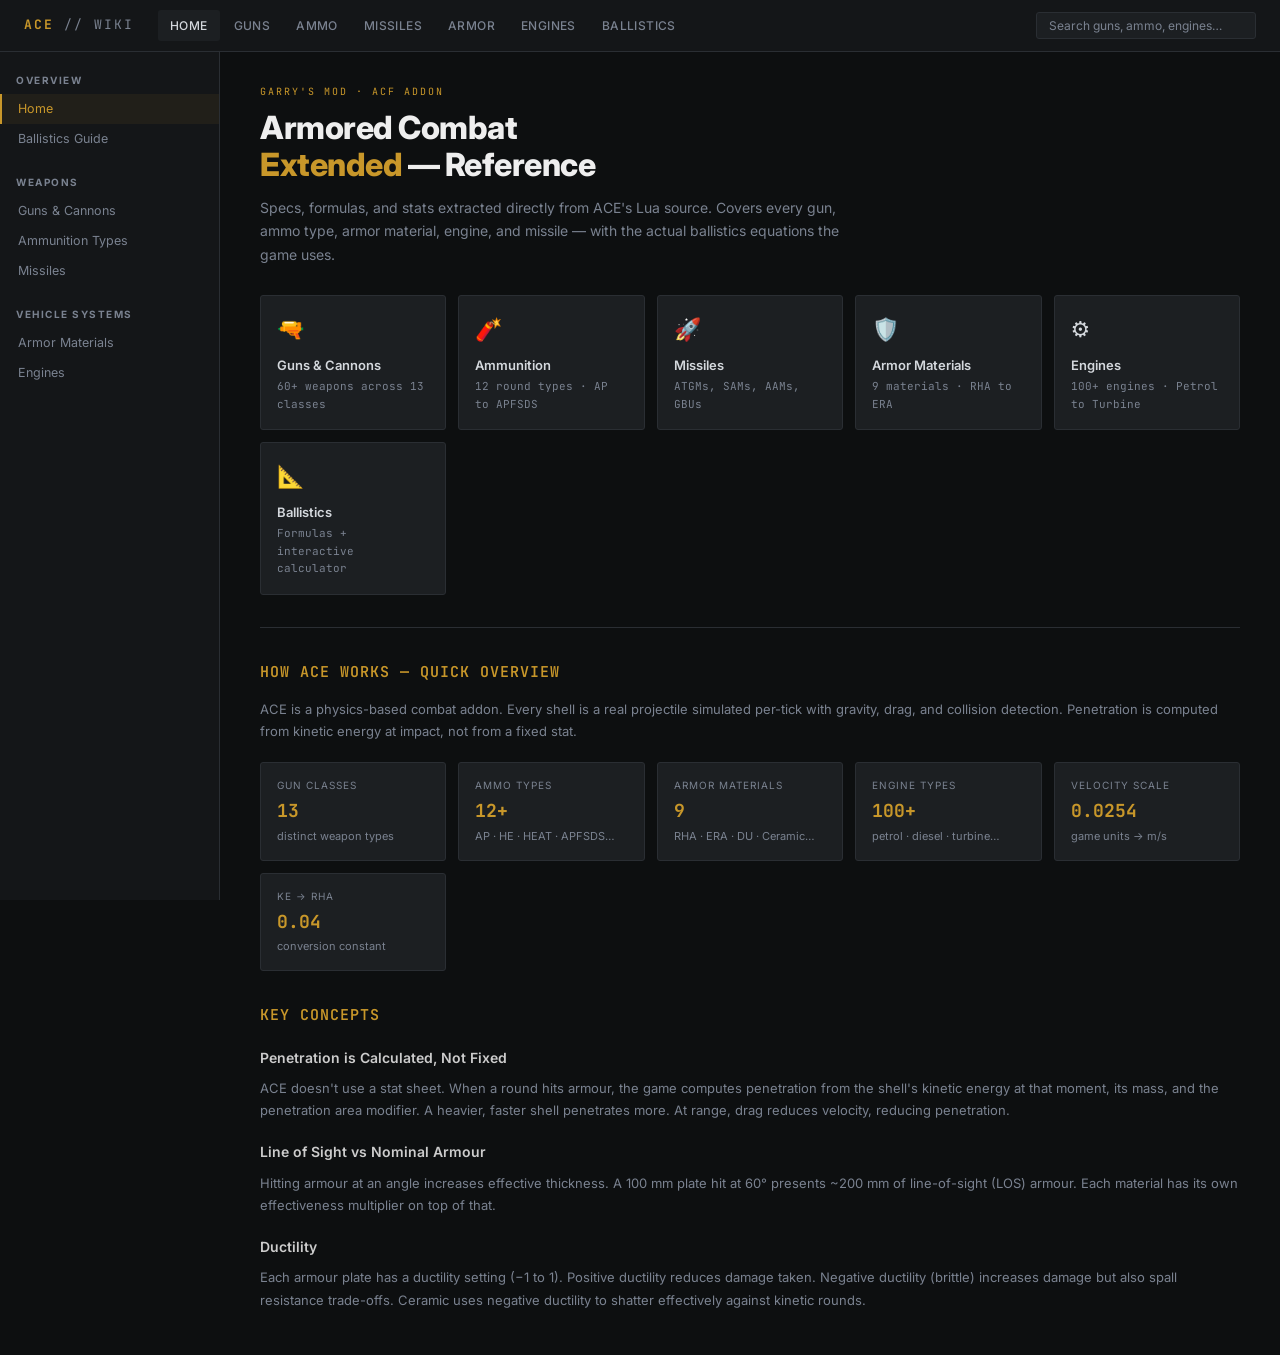
==== index.html @ 4ac1b305 "main stuff" ====
<!DOCTYPE html>
<html lang="en">
<head>
<meta charset="UTF-8">
<meta name="viewport" content="width=device-width, initial-scale=1.0">
<title>ACE Wiki — Armored Combat Extended Reference</title>
<link rel="preconnect" href="https://fonts.googleapis.com">
<link href="https://fonts.googleapis.com/css2?family=Inter:wght@400;500;600;700;800&family=JetBrains+Mono:wght@400;700&display=swap" rel="stylesheet">
<link rel="stylesheet" href="assets/css/style.css">
</head>
<body>

<!-- TOP NAV -->
<header id="topnav">
  <div class="logo">ACE <span>// WIKI</span></div>
  <nav>
    <a href="#" data-nav="page-home" class="active">Home</a>
    <a href="#" data-nav="page-guns">Guns</a>
    <a href="#" data-nav="page-ammo">Ammo</a>
    <a href="#" data-nav="page-missiles">Missiles</a>
    <a href="#" data-nav="page-armor">Armor</a>
    <a href="#" data-nav="page-engines">Engines</a>
    <a href="#" data-nav="page-ballistics">Ballistics</a>
  </nav>
  <div style="position:relative">
    <input id="search-box" type="search" placeholder="Search guns, ammo, engines…">
    <div id="search-results" class="search-results"></div>
  </div>
</header>

<div id="layout">

<!-- SIDEBAR -->
<aside id="sidebar">
  <div class="sidebar-section">
    <div class="sidebar-label">Overview</div>
    <a href="#" data-nav="page-home" class="active">Home</a>
    <a href="#" data-nav="page-ballistics">Ballistics Guide</a>
  </div>
  <div class="sidebar-section">
    <div class="sidebar-label">Weapons</div>
    <a href="#" data-nav="page-guns">Guns &amp; Cannons</a>
    <a href="#" data-nav="page-ammo">Ammunition Types</a>
    <a href="#" data-nav="page-missiles">Missiles</a>
  </div>
  <div class="sidebar-section">
    <div class="sidebar-label">Vehicle Systems</div>
    <a href="#" data-nav="page-armor">Armor Materials</a>
    <a href="#" data-nav="page-engines">Engines</a>
  </div>
</aside>

<!-- MAIN CONTENT -->
<main id="content">

<!-- ═══════════════════ HOME ═══════════════════ -->
<section id="page-home" class="page active">
  <div id="home-hero">
    <div class="hero-eyebrow">Garry's Mod · ACF Addon</div>
    <div class="hero-title">Armored Combat<br><em>Extended</em> — Reference</div>
    <p class="hero-desc">
      Specs, formulas, and stats extracted directly from ACE's Lua source. 
      Covers every gun, ammo type, armor material, engine, and missile — 
      with the actual ballistics equations the game uses.
    </p>
    <div class="hero-cards">
      <div class="hero-card" data-target="page-guns">
        <div class="hc-icon">🔫</div>
        <div class="hc-title">Guns &amp; Cannons</div>
        <div class="hc-count">60+ weapons across 13 classes</div>
      </div>
      <div class="hero-card" data-target="page-ammo">
        <div class="hc-icon">🧨</div>
        <div class="hc-title">Ammunition</div>
        <div class="hc-count">12 round types · AP to APFSDS</div>
      </div>
      <div class="hero-card" data-target="page-missiles">
        <div class="hc-icon">🚀</div>
        <div class="hc-title">Missiles</div>
        <div class="hc-count">ATGMs, SAMs, AAMs, GBUs</div>
      </div>
      <div class="hero-card" data-target="page-armor">
        <div class="hc-icon">🛡️</div>
        <div class="hc-title">Armor Materials</div>
        <div class="hc-count">9 materials · RHA to ERA</div>
      </div>
      <div class="hero-card" data-target="page-engines">
        <div class="hc-icon">⚙️</div>
        <div class="hc-title">Engines</div>
        <div class="hc-count">100+ engines · Petrol to Turbine</div>
      </div>
      <div class="hero-card" data-target="page-ballistics">
        <div class="hc-icon">📐</div>
        <div class="hc-title">Ballistics</div>
        <div class="hc-count">Formulas + interactive calculator</div>
      </div>
    </div>
  </div>

  <h2>How ACE Works — Quick Overview</h2>

  <p>ACE is a physics-based combat addon. Every shell is a real projectile simulated per-tick with gravity, drag, and collision detection. Penetration is computed from kinetic energy at impact, not from a fixed stat.</p>

  <div class="stat-grid">
    <div class="stat-card"><div class="label">Gun Classes</div><div class="value">13</div><div class="unit">distinct weapon types</div></div>
    <div class="stat-card"><div class="label">Ammo Types</div><div class="value">12+</div><div class="unit">AP · HE · HEAT · APFSDS…</div></div>
    <div class="stat-card"><div class="label">Armor Materials</div><div class="value">9</div><div class="unit">RHA · ERA · DU · Ceramic…</div></div>
    <div class="stat-card"><div class="label">Engine Types</div><div class="value">100+</div><div class="unit">petrol · diesel · turbine…</div></div>
    <div class="stat-card"><div class="label">Velocity Scale</div><div class="value">0.0254</div><div class="unit">game units → m/s</div></div>
    <div class="stat-card"><div class="label">KE → RHA</div><div class="value">0.04</div><div class="unit">conversion constant</div></div>
  </div>

  <h2>Key Concepts</h2>
  <h3>Penetration is Calculated, Not Fixed</h3>
  <p>ACE doesn't use a stat sheet. When a round hits armour, the game computes penetration from the shell's kinetic energy at that moment, its mass, and the penetration area modifier. A heavier, faster shell penetrates more. At range, drag reduces velocity, reducing penetration.</p>
  <h3>Line of Sight vs Nominal Armour</h3>
  <p>Hitting armour at an angle increases effective thickness. A 100 mm plate hit at 60° presents ~200 mm of line-of-sight (LOS) armour. Each material has its own effectiveness multiplier on top of that.</p>
  <h3>Ductility</h3>
  <p>Each armour plate has a ductility setting (−1 to 1). Positive ductility reduces damage taken. Negative ductility (brittle) increases damage but also spall resistance trade-offs. Ceramic uses negative ductility to shatter effectively against kinetic rounds.</p>
</section>

<!-- ═══════════════════ GUNS ═══════════════════ -->
<section id="page-guns" class="page">
  <h1>Guns &amp; Cannons</h1>
  <p class="page-subtitle">All gun entities available in ACE. Sort any column. Filter by class or name.</p>

  <div class="filter-bar">
    <label>Search:</label>
    <input id="gun-filter-name" type="text" placeholder="Name…" style="width:180px">
    <label>Class:</label>
    <select id="gun-filter-class">
      <option value="">All Classes</option>
      <option value="C">C — Cannon</option>
      <option value="SC">SC — Short Cannon</option>
      <option value="SBC">SBC — Smoothbore</option>
      <option value="AL">AL — Autoloader</option>
      <option value="AC">AC — Autocannon</option>
      <option value="RAC">RAC — Rotary Autocannon</option>
      <option value="HMG">HMG — Heavy Machinegun</option>
      <option value="MG">MG — Machinegun</option>
      <option value="HW">HW — Howitzer</option>
      <option value="MO">MO — Mortar</option>
      <option value="ATR">ATR — Anti-Tank Rifle</option>
      <option value="SA">SA — Semiauto Cannon</option>
    </select>
  </div>

  <div class="table-wrap">
    <table id="gun-table">
      <thead>
        <tr>
          <th>Name</th>
          <th>Class</th>
          <th>Caliber ↕</th>
          <th>Weight ↕</th>
          <th>Max ROF ↕</th>
          <th>Max Shell Len ↕</th>
          <th>Max Propellant ↕</th>
          <th>Year ↕</th>
        </tr>
      </thead>
      <tbody></tbody>
    </table>
  </div>

  <h2>Gun Class Descriptions</h2>
  <div id="gun-class-cards" style="display:grid;grid-template-columns:repeat(auto-fill,minmax(300px,1fr));gap:12px;margin-top:12px">
  </div>
</section>

<!-- ═══════════════════ AMMO ═══════════════════ -->
<section id="page-ammo" class="page">
  <h1>Ammunition Types</h1>
  <p class="page-subtitle">Each round type has distinct physics, damage, and compatibility. Stats shown are the formulas and constants used by the game.</p>
  <div id="round-grid" class="round-grid"></div>
</section>

<!-- ═══════════════════ MISSILES ═══════════════════ -->
<section id="page-missiles" class="page">
  <h1>Missiles &amp; Guided Weapons</h1>
  <p class="page-subtitle">Guided munitions in ACE. Missiles are full entities with their own physics, guidance, and warheads.</p>
  <div class="table-wrap">
    <table id="missile-table">
      <thead>
        <tr>
          <th>Name</th>
          <th>Class</th>
          <th>Guidance</th>
          <th>Top Speed ↕</th>
          <th>Weight ↕</th>
          <th>Caliber ↕</th>
          <th>Max KE Pen ↕</th>
          <th>Thrust ↕</th>
          <th>Drag Coef ↕</th>
        </tr>
      </thead>
      <tbody></tbody>
    </table>
  </div>

  <h2>Guidance Systems</h2>
  <div style="display:grid;grid-template-columns:repeat(auto-fill,minmax(240px,1fr));gap:12px;margin-top:12px">
    <div class="armor-card">
      <h3>Wire-Guided (MCLOS/SACLOS)</h3>
      <p style="font-size:12px;color:var(--muted)">Missile is connected to the launcher by a thin wire. Operator guides it manually or semi-automatically. Vulnerable to interference and requires line of sight throughout flight.</p>
    </div>
    <div class="armor-card">
      <h3>Infrared Seeker (IR)</h3>
      <p style="font-size:12px;color:var(--muted)">Locks onto heat sources. Must acquire lock before or after launch. Susceptible to flares and IR jamming. Most common on AAMs and MANPADs.</p>
    </div>
    <div class="armor-card">
      <h3>Laser Guidance</h3>
      <p style="font-size:12px;color:var(--muted)">Follows a laser spot painted on the target. Very accurate but requires continuous laser designation throughout the missile's flight.</p>
    </div>
    <div class="armor-card">
      <h3>Radar Homing</h3>
      <p style="font-size:12px;color:var(--muted)">Homes in on radar emissions. Used by anti-radiation missiles (ARM). Cannot be spoofed by flares.</p>
    </div>
    <div class="armor-card">
      <h3>GPS</h3>
      <p style="font-size:12px;color:var(--muted)">Navigates to a fixed coordinate. Used on guided bombs (GBU). Fire-and-forget but cannot track moving targets.</p>
    </div>
    <div class="armor-card">
      <h3>Inertial / Dumb</h3>
      <p style="font-size:12px;color:var(--muted)">No guidance after launch. Travels in a straight line. No countermeasure vulnerability.</p>
    </div>
  </div>
</section>

<!-- ═══════════════════ ARMOR ═══════════════════ -->
<section id="page-armor" class="page">
  <h1>Armor Materials</h1>
  <p class="page-subtitle">Each material has unique properties for KE, HEAT, spall, and weight. Effectiveness multiplies the LOS armour value.</p>

  <div class="formula-box">
    <div class="formula-name">Penetration Probability (RHA formula)</div>
    <div class="formula">penProb = clamp( 1 / (1 + exp(-43.94 × (maxPen / losArmor / eff - 1))), 0.0015, 0.9985 )</div>
    <div class="formula-note">Logistic curve. At pen/armour = 1.0 → ~50% chance. Below 0.5 → near 0%. Above 1.5 → near 100%.</div>
  </div>

  <div class="formula-box">
    <div class="formula-name">Breach (Overmatch) Probability</div>
    <div class="formula">breachProb = clamp( (caliber / armor / eff - 1.3) / 5.7, 0, 1 )</div>
    <div class="formula-note">When the caliber is ≥ 1.3× the effective armour thickness, there's a chance to punch clean through (overmatch). At 7× — guaranteed breach.</div>
  </div>

  <div id="armor-grid" class="armor-grid"></div>

  <h2>ERA — Special Rules</h2>
  <p>ERA (Explosive Reactive Armor) behaves differently from passive armour. When struck by a round that meets the sensor threshold, it detonates:</p>
  <div class="stat-grid">
    <div class="stat-card"><div class="label">KE Effectiveness</div><div class="value">3×</div><div class="unit">vs AP/APHE/APDS</div></div>
    <div class="stat-card"><div class="label">HEAT Effectiveness</div><div class="value">10×</div><div class="unit">vs HEAT/THEAT/HEATFS</div></div>
    <div class="stat-card"><div class="label">Mass Modifier</div><div class="value">2×</div><div class="unit">twice the weight of RHA per mm</div></div>
    <div class="stat-card"><div class="label">AP Sensor</div><div class="value">÷ 4</div><div class="unit">minimum pen to trigger ERA</div></div>
  </div>
</section>

<!-- ═══════════════════ ENGINES ═══════════════════ -->
<section id="page-engines" class="page">
  <h1>Engines</h1>
  <p class="page-subtitle">All ACE engine entities. Power (kW) is calculated from torque × limit RPM. Sort any column.</p>

  <div class="filter-bar">
    <label>Search:</label>
    <input id="eng-filter-name" type="text" placeholder="Name…" style="width:180px">
    <label>Fuel:</label>
    <select id="eng-filter-fuel">
      <option value="">All Fuels</option>
      <option value="Petrol">Petrol</option>
      <option value="Diesel">Diesel</option>
      <option value="Multifuel">Multifuel</option>
      <option value="Electric">Electric</option>
    </select>
  </div>

  <div class="table-wrap">
    <table id="engine-table">
      <thead>
        <tr>
          <th>Name</th>
          <th>Fuel</th>
          <th>Weight ↕</th>
          <th>Torque ↕</th>
          <th>Est. Power ↕</th>
          <th>Idle RPM ↕</th>
          <th>Limit RPM ↕</th>
          <th>ACE Points ↕</th>
        </tr>
      </thead>
      <tbody></tbody>
    </table>
  </div>

  <h2>Engine Types</h2>
  <div style="display:grid;grid-template-columns:repeat(auto-fill,minmax(240px,1fr));gap:12px;margin-top:12px">
    <div class="armor-card">
      <h3 style="color:var(--accent)">Petrol (GenericPetrol)</h3>
      <p style="font-size:12px;color:var(--muted)">Gasoline engine. Highest power density per kg, highest RPM range. Burns petrol fuel only. Common in light vehicles and aircraft.</p>
    </div>
    <div class="armor-card">
      <h3 style="color:var(--accent2)">Diesel (GenericDiesel)</h3>
      <p style="font-size:12px;color:var(--muted)">Diesel/Multifuel engine. Lower RPM ceiling, higher torque at low RPM. Fuel-efficient. Standard tank powerplant.</p>
    </div>
    <div class="armor-card">
      <h3 style="color:#9d9">Electric</h3>
      <p style="font-size:12px;color:var(--muted)">Electric motor. Peak torque from zero RPM. Very high RPM ceiling. Requires battery capacity. Silent running option.</p>
    </div>
    <div class="armor-card">
      <h3 style="color:#dd8">Gas Turbine</h3>
      <p style="font-size:12px;color:var(--muted)">Turbine engine. Extremely high power output. Multifuel. High idle RPM. Spool-up delay. Excellent power-to-weight ratio.</p>
    </div>
    <div class="armor-card">
      <h3 style="color:#c88">Radial</h3>
      <p style="font-size:12px;color:var(--muted)">Aircraft-derived radial engine. High power density, petrol only. Used in WWII-era heavy vehicles and aircraft.</p>
    </div>
    <div class="armor-card">
      <h3 style="color:#88c">Wankel (Rotary)</h3>
      <p style="font-size:12px;color:var(--muted)">Rotary piston engine. Very high RPM, compact, lightweight. Lower torque but very smooth power delivery.</p>
    </div>
  </div>
</section>

<!-- ═══════════════════ BALLISTICS ═══════════════════ -->
<section id="page-ballistics" class="page">
  <h1>Ballistics &amp; Formulas</h1>
  <p class="page-subtitle">The actual formulas from ACE's source code — plus an interactive calculator.</p>

  <h2>Muzzle Velocity</h2>
  <div class="formula-box">
    <div class="formula-name">ACF_MuzzleVelocity( PropMass, ProjMass )</div>
    <div class="formula">PEnergy  = PBase × ((1 + PropMass)^PScale − 1)
Speed    = (PEnergy × 2000 / ProjMass)^MVScale
MuzzleVel = Speed  [in m/s]</div>
    <div class="formula-note">PBase = 4,000,000 · PScale = 0.6 · MVScale = 0.5<br>PropMass and ProjMass are in kilograms. More propellant = faster. Heavier shell = slower.<br>This is approximate — the game uses this simplified internal ballistic model.</div>
  </div>

  <h2>Kinetic Energy &amp; Penetration</h2>
  <div class="formula-box">
    <div class="formula-name">ACF_Kinetic( Speed, Mass, LimitVel )</div>
    <div class="formula">KE          = (Mass × Speed²) / 2000              [kJ]
Momentum    = Speed × Mass
fullKE      = (Mass × Speed^1.8) / 2000 + Momentum

overspeed   = max(Speed − LimitVel, 0)
Penetration = max(fullKE − (overspeed² / LimitVel×5) × (fullKE/200)^0.95, fullKE × 0.1)</div>
    <div class="formula-note">Speed is in m/s (converted from game units via ÷ 39.37). LimitVel is the optimal penetration speed — AP uses 750 m/s, HE uses 100 m/s. Above LimitVel, efficiency drops.</div>
  </div>

  <div class="formula-box">
    <div class="formula-name">Max Penetration (mm RHAe)</div>
    <div class="formula">FrArea   = π × (Caliber / 2)²         [cm²]
PenArea  = FrArea^0.6
MaxPen   = (Penetration / PenArea) × KEtoRHA

KEtoRHA  = 0.04  [conversion constant]</div>
    <div class="formula-note">PenArea uses a 0.6 exponent — larger calibres have proportionally larger impact area but don't scale linearly. KEtoRHA = 0.04 converts the internal energy unit to millimetres of RHA.</div>
  </div>

  <h2>Drag (In-Flight Velocity Loss)</h2>
  <div class="formula-box">
    <div class="formula-name">Per-Tick Drag</div>
    <div class="formula">FlightSpeed = Bullet.Flight:Length()          [game units/s]
Drag        = (DragCoef × FlightSpeed²) / DragDiv
Flight      = Flight − Drag × direction × DeltaTime

DragDiv     = 8000
DragCoef    = (FrArea / 10000) / ProjMass       [AP/HE formula]</div>
    <div class="formula-note">Drag is computed every game tick. Heavier shells lose less speed per tick. Larger cross-section (bigger calibre) = more drag. DragCoef is set per round-type and per shell configuration.</div>
  </div>

  <h2>HE Blast</h2>
  <div class="formula-box">
    <div class="formula-name">HE Explosion Parameters</div>
    <div class="formula">BlastRadius = FillerMass^0.33 × 8          [metres]
BlastEnergy = FillerMass × HEPower            [kJ]  (HEPower = 3000)
MaxBlastPen = FillerMass × HEPower / HEBlastPenetration

Fragments   = floor((FillerMass / FragMass) × 500)
FragVel     = sqrt(FillerMass × 3000000 / FragMass / Fragments)</div>
    <div class="formula-note">FillerMass is in kg. BlastRadius follows a cube-root scaling. More filler = bigger blast, but weight rises fast. Fragment count and velocity both depend on filler-to-casing ratio.</div>
  </div>

  <h2>Ricochet</h2>
  <div class="formula-box">
    <div class="formula-name">Ricochet Probability</div>
    <div class="formula">RicoAngle = min(BaseRico − ((Speed − 800) / 39.37 / 5), 89)

None  = RicoAngle − 10  → 0% chance
Mean  = RicoAngle       → 50% chance
Max   = RicoAngle + 10  → 100% chance

AP BaseRico = 53°  |  HE = 70°  |  APFSDS = 30°</div>
    <div class="formula-note">Higher-velocity shells ricochet at smaller angles. AP rounds ricochet more easily than HE. APFSDS punches through at almost any angle.</div>
  </div>

  <hr>
  <h2>Interactive Calculator</h2>
  <p>Estimate muzzle velocity, downrange velocity, and penetration for a custom round.</p>

  <form id="ballistics-form" onsubmit="return false" style="display:grid;grid-template-columns:1fr 1fr;gap:16px;max-width:600px;margin:16px 0">
    <div>
      <label style="font-size:11px;color:var(--muted);display:block;margin-bottom:4px">Propellant Mass (kg)</label>
      <input id="bc-prop" type="number" step="0.1" value="5" style="width:100%;background:var(--bg3);border:1px solid var(--border);color:var(--text);padding:6px 10px;border-radius:3px;font-size:13px">
    </div>
    <div>
      <label style="font-size:11px;color:var(--muted);display:block;margin-bottom:4px">Projectile Mass (kg)</label>
      <input id="bc-proj" type="number" step="0.1" value="7" style="width:100%;background:var(--bg3);border:1px solid var(--border);color:var(--text);padding:6px 10px;border-radius:3px;font-size:13px">
    </div>
    <div>
      <label style="font-size:11px;color:var(--muted);display:block;margin-bottom:4px">Caliber (mm)</label>
      <input id="bc-cal" type="number" step="1" value="100" style="width:100%;background:var(--bg3);border:1px solid var(--border);color:var(--text);padding:6px 10px;border-radius:3px;font-size:13px">
    </div>
    <div>
      <label style="font-size:11px;color:var(--muted);display:block;margin-bottom:4px">Drag Coefficient</label>
      <input id="bc-drag" type="number" step="0.0001" value="0.001" style="width:100%;background:var(--bg3);border:1px solid var(--border);color:var(--text);padding:6px 10px;border-radius:3px;font-size:13px">
    </div>
    <div>
      <label style="font-size:11px;color:var(--muted);display:block;margin-bottom:4px">Range (metres)</label>
      <input id="bc-range" type="number" step="10" value="500" style="width:100%;background:var(--bg3);border:1px solid var(--border);color:var(--text);padding:6px 10px;border-radius:3px;font-size:13px">
    </div>
    <div>
      <label style="font-size:11px;color:var(--muted);display:block;margin-bottom:4px">Limit Velocity (m/s)</label>
      <input id="bc-limitvel" type="number" step="10" value="750" style="width:100%;background:var(--bg3);border:1px solid var(--border);color:var(--text);padding:6px 10px;border-radius:3px;font-size:13px">
    </div>
  </form>

  <div class="stat-grid" style="max-width:600px">
    <div class="stat-card"><div class="label">Muzzle Velocity</div><div class="value" id="bc-out-mv">—</div><div class="unit">at muzzle</div></div>
    <div class="stat-card"><div class="label">Velocity @ Range</div><div class="value" id="bc-out-vel">—</div><div class="unit">downrange estimate</div></div>
    <div class="stat-card"><div class="label">Kinetic Energy</div><div class="value" id="bc-out-ke">—</div><div class="unit">at target range</div></div>
    <div class="stat-card"><div class="label">Est. Penetration</div><div class="value" id="bc-out-pen">—</div><div class="unit">mm RHAe at range</div></div>
  </div>

  <p style="margin-top:12px;font-size:11px;color:var(--muted)">Note: Range velocity uses the Pejsa approximation referenced in ACE's source. In-game results may differ slightly due to tick-rate and per-step drag accumulation.</p>
</section>

</main>
</div><!-- end #layout -->

<script src="assets/js/data.js"></script>
<script src="assets/js/app.js"></script>
<script>
// Build gun class cards on page
document.addEventListener('DOMContentLoaded', () => {
  const container = document.getElementById('gun-class-cards');
  if (!container) return;
  Object.entries(ACE.gunClasses).forEach(([id, info]) => {
    const div = document.createElement('div');
    div.className = 'armor-card';
    div.innerHTML = `<div class="armor-id">${id}</div><h3>${info.name}</h3><p style="font-size:12px;color:var(--muted)">${info.desc}</p>`;
    container.appendChild(div);
  });
});
</script>
</body>
</html>
---- assets/css/style.css ----
/* ACE WIKI — Military tech reference aesthetic */
:root {
  --bg:       #0d0f10;
  --bg2:      #141618;
  --bg3:      #1c1f22;
  --border:   #2a2e33;
  --accent:   #c8972a;
  --accent2:  #7ba3c4;
  --text:     #d4d8dd;
  --muted:    #7a8290;
  --danger:   #c44;
  --green:    #4a9;
  --font-mono: 'JetBrains Mono', 'Fira Mono', 'Courier New', monospace;
  --font-body: 'Inter', system-ui, sans-serif;
  --radius: 3px;
}

* { box-sizing: border-box; margin: 0; padding: 0; }

html { scroll-behavior: smooth; }

body {
  background: var(--bg);
  color: var(--text);
  font-family: var(--font-body);
  font-size: 14px;
  line-height: 1.6;
  display: flex;
  flex-direction: column;
  min-height: 100vh;
}

a { color: var(--accent2); text-decoration: none; }
a:hover { color: var(--accent); }

/* ── TOP NAV ── */
#topnav {
  background: var(--bg2);
  border-bottom: 1px solid var(--border);
  padding: 0 24px;
  height: 52px;
  display: flex;
  align-items: center;
  gap: 24px;
  position: sticky;
  top: 0;
  z-index: 100;
}
#topnav .logo {
  font-family: var(--font-mono);
  font-size: 13px;
  font-weight: 700;
  color: var(--accent);
  letter-spacing: 2px;
  text-transform: uppercase;
  white-space: nowrap;
}
#topnav .logo span { color: var(--muted); font-weight: 400; }
#topnav nav { display: flex; gap: 2px; flex: 1; }
#topnav nav a {
  color: var(--muted);
  font-size: 12px;
  padding: 6px 12px;
  border-radius: var(--radius);
  transition: color .15s, background .15s;
  font-weight: 500;
  letter-spacing: .4px;
  text-transform: uppercase;
}
#topnav nav a:hover, #topnav nav a.active {
  color: var(--text);
  background: var(--bg3);
}
#search-box {
  background: var(--bg3);
  border: 1px solid var(--border);
  color: var(--text);
  padding: 5px 12px;
  border-radius: var(--radius);
  font-size: 12px;
  width: 220px;
  font-family: var(--font-body);
}
#search-box::placeholder { color: var(--muted); }
#search-box:focus { outline: none; border-color: var(--accent2); }

/* ── LAYOUT ── */
#layout {
  display: flex;
  flex: 1;
}
#sidebar {
  width: 220px;
  min-width: 220px;
  background: var(--bg2);
  border-right: 1px solid var(--border);
  padding: 20px 0;
  position: sticky;
  top: 52px;
  height: calc(100vh - 52px);
  overflow-y: auto;
  scrollbar-width: thin;
}
.sidebar-section { margin-bottom: 20px; }
.sidebar-label {
  font-size: 10px;
  font-weight: 700;
  letter-spacing: 1.5px;
  color: var(--muted);
  text-transform: uppercase;
  padding: 0 16px 6px;
}
.sidebar-section a {
  display: block;
  padding: 5px 16px;
  color: var(--muted);
  font-size: 12.5px;
  transition: color .12s, background .12s;
  border-left: 2px solid transparent;
}
.sidebar-section a:hover {
  color: var(--text);
  background: var(--bg3);
}
.sidebar-section a.active {
  color: var(--accent);
  border-left-color: var(--accent);
  background: rgba(200,151,42,.07);
}

#content {
  flex: 1;
  padding: 32px 40px;
  max-width: 1100px;
  overflow-x: auto;
}

/* ── PAGE SECTIONS ── */
.page { display: none; }
.page.active { display: block; }

/* ── HEADINGS ── */
h1 {
  font-size: 22px;
  font-weight: 700;
  color: #eee;
  margin-bottom: 6px;
  letter-spacing: -.3px;
}
.page-subtitle {
  color: var(--muted);
  font-size: 13px;
  margin-bottom: 28px;
  padding-bottom: 16px;
  border-bottom: 1px solid var(--border);
}
h2 {
  font-size: 15px;
  font-weight: 600;
  color: var(--accent);
  text-transform: uppercase;
  letter-spacing: 1px;
  margin: 32px 0 14px;
  font-family: var(--font-mono);
}
h3 { font-size: 14px; font-weight: 600; color: #ccc; margin: 20px 0 8px; }

/* ── TABLES ── */
.table-wrap {
  overflow-x: auto;
  border: 1px solid var(--border);
  border-radius: var(--radius);
  margin-bottom: 28px;
}
table {
  width: 100%;
  border-collapse: collapse;
  font-size: 12.5px;
}
thead { background: var(--bg3); }
thead th {
  padding: 8px 12px;
  text-align: left;
  font-size: 10px;
  font-weight: 700;
  letter-spacing: 1px;
  color: var(--muted);
  text-transform: uppercase;
  border-bottom: 1px solid var(--border);
  white-space: nowrap;
  cursor: pointer;
  user-select: none;
}
thead th:hover { color: var(--text); }
thead th.sorted-asc::after { content: " ↑"; color: var(--accent); }
thead th.sorted-desc::after { content: " ↓"; color: var(--accent); }
tbody tr { border-bottom: 1px solid var(--border); }
tbody tr:last-child { border-bottom: none; }
tbody tr:hover { background: var(--bg3); }
tbody td { padding: 7px 12px; font-family: var(--font-mono); font-size: 12px; vertical-align: middle; }
tbody td:first-child { font-family: var(--font-body); font-size: 12.5px; color: var(--text); }
.tag {
  display: inline-block;
  padding: 1px 6px;
  border-radius: 2px;
  font-size: 10px;
  font-weight: 600;
  letter-spacing: .5px;
  font-family: var(--font-mono);
}
.tag-cannon  { background: rgba(180,80,80,.25); color: #e88; border: 1px solid rgba(180,80,80,.4); }
.tag-auto    { background: rgba(80,140,200,.2); color: #8bc; border: 1px solid rgba(80,140,200,.35); }
.tag-howit   { background: rgba(140,100,200,.2); color: #ba8; border: 1px solid rgba(140,100,200,.35); }
.tag-mg      { background: rgba(80,180,120,.18); color: #8d9; border: 1px solid rgba(80,180,120,.3); }
.tag-missile { background: rgba(200,150,40,.2); color: #dc8; border: 1px solid rgba(200,150,40,.35); }
.tag-mortar  { background: rgba(180,130,80,.2); color: #ca8; border: 1px solid rgba(180,130,80,.35); }
.tag-petrol  { background: rgba(220,120,60,.2); color: #e98; border: 1px solid rgba(220,120,60,.3); }
.tag-diesel  { background: rgba(60,140,180,.2); color: #8bc; border: 1px solid rgba(60,140,180,.3); }
.tag-electric{ background: rgba(100,200,100,.2); color: #9d9; border: 1px solid rgba(100,200,100,.3); }
.tag-turbine { background: rgba(200,200,60,.2); color: #dd8; border: 1px solid rgba(200,200,60,.3); }
.tag-multi   { background: rgba(160,100,200,.2); color: #ba8; border: 1px solid rgba(160,100,200,.3); }

/* ── FILTER BAR ── */
.filter-bar {
  display: flex;
  gap: 8px;
  flex-wrap: wrap;
  margin-bottom: 16px;
  align-items: center;
}
.filter-bar input, .filter-bar select {
  background: var(--bg3);
  border: 1px solid var(--border);
  color: var(--text);
  padding: 5px 10px;
  border-radius: var(--radius);
  font-size: 12px;
  font-family: var(--font-body);
}
.filter-bar input:focus, .filter-bar select:focus { outline: none; border-color: var(--accent2); }
.filter-bar label { color: var(--muted); font-size: 11px; }

/* ── FORMULA BOXES ── */
.formula-box {
  background: var(--bg3);
  border: 1px solid var(--border);
  border-left: 3px solid var(--accent);
  padding: 16px 20px;
  margin: 16px 0;
  border-radius: var(--radius);
}
.formula-box .formula-name {
  font-size: 11px;
  font-weight: 700;
  text-transform: uppercase;
  letter-spacing: 1px;
  color: var(--accent);
  margin-bottom: 8px;
}
.formula-box .formula {
  font-family: var(--font-mono);
  font-size: 13px;
  color: #e0e0b0;
  white-space: pre-wrap;
}
.formula-box .formula-note {
  font-size: 11.5px;
  color: var(--muted);
  margin-top: 8px;
  line-height: 1.5;
}

/* ── STAT CARDS ── */
.stat-grid {
  display: grid;
  grid-template-columns: repeat(auto-fill, minmax(170px, 1fr));
  gap: 12px;
  margin: 20px 0;
}
.stat-card {
  background: var(--bg3);
  border: 1px solid var(--border);
  padding: 14px 16px;
  border-radius: var(--radius);
}
.stat-card .label { font-size: 10px; color: var(--muted); text-transform: uppercase; letter-spacing: 1px; margin-bottom: 4px; }
.stat-card .value { font-family: var(--font-mono); font-size: 18px; font-weight: 700; color: var(--accent); }
.stat-card .unit  { font-size: 11px; color: var(--muted); margin-top: 2px; }

/* ── ARMOR CARDS ── */
.armor-grid {
  display: grid;
  grid-template-columns: repeat(auto-fill, minmax(280px, 1fr));
  gap: 16px;
  margin: 16px 0;
}
.armor-card {
  background: var(--bg3);
  border: 1px solid var(--border);
  border-radius: var(--radius);
  padding: 16px;
}
.armor-card h3 { margin-top: 0; color: var(--accent); }
.armor-card .armor-id {
  font-family: var(--font-mono);
  font-size: 10px;
  color: var(--muted);
  text-transform: uppercase;
  letter-spacing: 1px;
  margin-bottom: 6px;
}
.armor-stat-row {
  display: flex;
  justify-content: space-between;
  font-size: 12px;
  padding: 3px 0;
  border-bottom: 1px solid var(--border);
}
.armor-stat-row:last-child { border-bottom: none; }
.armor-stat-row .k { color: var(--muted); }
.armor-stat-row .v { font-family: var(--font-mono); color: var(--text); }

/* ── ROUND TYPES ── */
.round-grid {
  display: grid;
  grid-template-columns: repeat(auto-fill, minmax(320px, 1fr));
  gap: 16px;
  margin: 16px 0;
}
.round-card {
  background: var(--bg3);
  border: 1px solid var(--border);
  border-radius: var(--radius);
  padding: 16px;
}
.round-card .round-tag {
  font-family: var(--font-mono);
  font-size: 11px;
  font-weight: 700;
  color: var(--accent);
  letter-spacing: 1px;
  text-transform: uppercase;
}
.round-card h3 { margin-top: 4px; margin-bottom: 8px; font-size: 13px; }
.round-card p { font-size: 12px; color: var(--muted); line-height: 1.5; }
.round-meta { margin-top: 10px; }
.round-meta .meta-row { display: flex; justify-content: space-between; font-size: 11.5px; padding: 2px 0; }
.round-meta .meta-row .mk { color: var(--muted); }
.round-meta .meta-row .mv { font-family: var(--font-mono); }

/* ── AMMO CRATE TABLE ── */
.crate-badge {
  display: inline-block; width: 10px; height: 10px;
  border-radius: 2px; background: var(--accent); vertical-align: middle;
  margin-right: 6px;
}

/* ── HERO ── */
#home-hero {
  border-bottom: 1px solid var(--border);
  padding-bottom: 32px;
  margin-bottom: 32px;
}
.hero-eyebrow {
  font-family: var(--font-mono);
  font-size: 10px;
  color: var(--accent);
  text-transform: uppercase;
  letter-spacing: 2px;
  margin-bottom: 10px;
}
.hero-title {
  font-size: 32px;
  font-weight: 800;
  color: #eee;
  line-height: 1.15;
  margin-bottom: 12px;
  letter-spacing: -.5px;
}
.hero-title em { color: var(--accent); font-style: normal; }
.hero-desc { color: var(--muted); font-size: 14px; max-width: 600px; line-height: 1.7; }
.hero-cards {
  display: grid;
  grid-template-columns: repeat(auto-fill, minmax(180px, 1fr));
  gap: 12px;
  margin-top: 28px;
}
.hero-card {
  background: var(--bg3);
  border: 1px solid var(--border);
  border-radius: var(--radius);
  padding: 16px;
  cursor: pointer;
  transition: border-color .15s, background .15s;
}
.hero-card:hover { border-color: var(--accent2); background: #1e2226; }
.hero-card .hc-icon { font-size: 22px; margin-bottom: 8px; }
.hero-card .hc-title { font-size: 13px; font-weight: 600; color: var(--text); }
.hero-card .hc-count { font-family: var(--font-mono); font-size: 11px; color: var(--muted); margin-top: 2px; }

/* ── MISC ── */
.badge {
  display: inline-block;
  font-size: 10px;
  font-weight: 700;
  font-family: var(--font-mono);
  padding: 2px 6px;
  border-radius: 2px;
  background: rgba(200,151,42,.15);
  color: var(--accent);
  border: 1px solid rgba(200,151,42,.3);
  letter-spacing: .5px;
}
hr { border: none; border-top: 1px solid var(--border); margin: 28px 0; }
p { color: var(--muted); font-size: 13px; line-height: 1.7; margin-bottom: 12px; }
.mono { font-family: var(--font-mono); }
.text-accent { color: var(--accent); }
.text-muted { color: var(--muted); }

.search-results {
  position: absolute;
  top: 44px;
  right: 24px;
  width: 320px;
  background: var(--bg2);
  border: 1px solid var(--border);
  border-radius: var(--radius);
  z-index: 200;
  max-height: 300px;
  overflow-y: auto;
  display: none;
}
.search-results.open { display: block; }
.sr-item { padding: 8px 14px; cursor: pointer; border-bottom: 1px solid var(--border); }
.sr-item:last-child { border-bottom: none; }
.sr-item:hover { background: var(--bg3); }
.sr-item .sr-name { font-size: 13px; color: var(--text); }
.sr-item .sr-cat { font-size: 11px; color: var(--muted); font-family: var(--font-mono); }

@media (max-width: 768px) {
  #sidebar { display: none; }
  #content { padding: 20px 16px; }
  #topnav nav { display: none; }
}
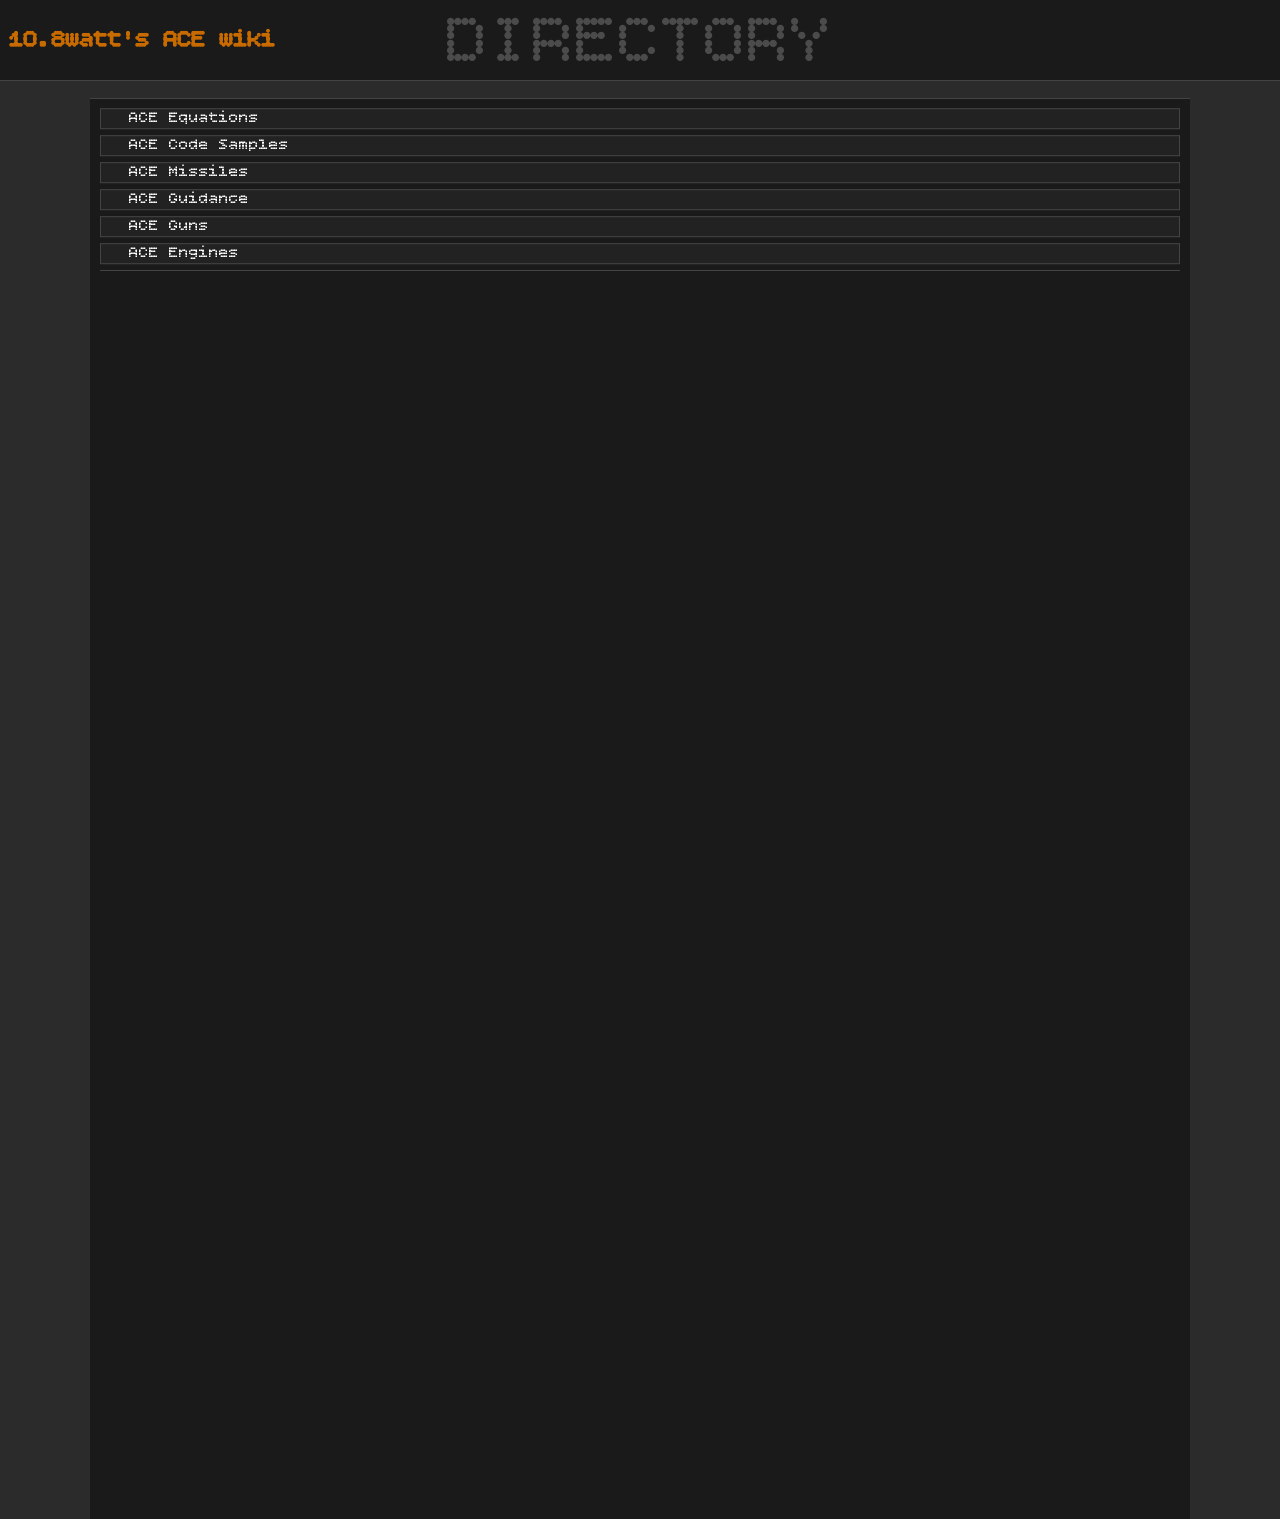
==== commit 1b3cc3ed: "not using ai anymore lol" ====
--- a/index.html
+++ b/index.html
@@ -1,457 +1,57 @@
 <!DOCTYPE html>
 <html lang="en">
 <head>
-<meta charset="UTF-8">
-<meta name="viewport" content="width=device-width, initial-scale=1.0">
-<title>ACE Wiki — Armored Combat Extended Reference</title>
-<link rel="preconnect" href="https://fonts.googleapis.com">
-<link href="https://fonts.googleapis.com/css2?family=Inter:wght@400;500;600;700;800&family=JetBrains+Mono:wght@400;700&display=swap" rel="stylesheet">
-<link rel="stylesheet" href="assets/css/style.css">
+    <meta charset="UTF-8">
+    <meta name="viewport" content="width=device-width, initial-scale=1.0">
+    <title>aughughghhgh ace wiki stuff</title>
+    <link rel="stylesheet" href="styles.css">
+    <link rel="preconnect" href="https://fonts.googleapis.com">
+    <link rel="preconnect" href="https://fonts.gstatic.com" crossorigin>
+    <link href="https://fonts.googleapis.com/css2?family=Bitcount+Single:wght@100..900&display=swap" rel="stylesheet">
+    <link href="https://fonts.googleapis.com/css2?family=Courier+Prime:ital,wght@0,400;0,700;1,400;1,700&family=Inconsolata:wght@200..900&display=swap" rel="stylesheet">
 </head>
 <body>
-
-<!-- TOP NAV -->
-<header id="topnav">
-  <div class="logo">ACE <span>// WIKI</span></div>
-  <nav>
-    <a href="#" data-nav="page-home" class="active">Home</a>
-    <a href="#" data-nav="page-guns">Guns</a>
-    <a href="#" data-nav="page-ammo">Ammo</a>
-    <a href="#" data-nav="page-missiles">Missiles</a>
-    <a href="#" data-nav="page-armor">Armor</a>
-    <a href="#" data-nav="page-engines">Engines</a>
-    <a href="#" data-nav="page-ballistics">Ballistics</a>
-  </nav>
-  <div style="position:relative">
-    <input id="search-box" type="search" placeholder="Search guns, ammo, engines…">
-    <div id="search-results" class="search-results"></div>
-  </div>
-</header>
-
-<div id="layout">
-
-<!-- SIDEBAR -->
-<aside id="sidebar">
-  <div class="sidebar-section">
-    <div class="sidebar-label">Overview</div>
-    <a href="#" data-nav="page-home" class="active">Home</a>
-    <a href="#" data-nav="page-ballistics">Ballistics Guide</a>
-  </div>
-  <div class="sidebar-section">
-    <div class="sidebar-label">Weapons</div>
-    <a href="#" data-nav="page-guns">Guns &amp; Cannons</a>
-    <a href="#" data-nav="page-ammo">Ammunition Types</a>
-    <a href="#" data-nav="page-missiles">Missiles</a>
-  </div>
-  <div class="sidebar-section">
-    <div class="sidebar-label">Vehicle Systems</div>
-    <a href="#" data-nav="page-armor">Armor Materials</a>
-    <a href="#" data-nav="page-engines">Engines</a>
-  </div>
-</aside>
-
-<!-- MAIN CONTENT -->
-<main id="content">
-
-<!-- ═══════════════════ HOME ═══════════════════ -->
-<section id="page-home" class="page active">
-  <div id="home-hero">
-    <div class="hero-eyebrow">Garry's Mod · ACF Addon</div>
-    <div class="hero-title">Armored Combat<br><em>Extended</em> — Reference</div>
-    <p class="hero-desc">
-      Specs, formulas, and stats extracted directly from ACE's Lua source. 
-      Covers every gun, ammo type, armor material, engine, and missile — 
-      with the actual ballistics equations the game uses.
-    </p>
-    <div class="hero-cards">
-      <div class="hero-card" data-target="page-guns">
-        <div class="hc-icon">🔫</div>
-        <div class="hc-title">Guns &amp; Cannons</div>
-        <div class="hc-count">60+ weapons across 13 classes</div>
-      </div>
-      <div class="hero-card" data-target="page-ammo">
-        <div class="hc-icon">🧨</div>
-        <div class="hc-title">Ammunition</div>
-        <div class="hc-count">12 round types · AP to APFSDS</div>
-      </div>
-      <div class="hero-card" data-target="page-missiles">
-        <div class="hc-icon">🚀</div>
-        <div class="hc-title">Missiles</div>
-        <div class="hc-count">ATGMs, SAMs, AAMs, GBUs</div>
-      </div>
-      <div class="hero-card" data-target="page-armor">
-        <div class="hc-icon">🛡️</div>
-        <div class="hc-title">Armor Materials</div>
-        <div class="hc-count">9 materials · RHA to ERA</div>
-      </div>
-      <div class="hero-card" data-target="page-engines">
-        <div class="hc-icon">⚙️</div>
-        <div class="hc-title">Engines</div>
-        <div class="hc-count">100+ engines · Petrol to Turbine</div>
-      </div>
-      <div class="hero-card" data-target="page-ballistics">
-        <div class="hc-icon">📐</div>
-        <div class="hc-title">Ballistics</div>
-        <div class="hc-count">Formulas + interactive calculator</div>
-      </div>
+    <div class="topbar">
+        <h1 class="topbar-title">10.8watt's ACE wiki</h1>
+        <h1 class="page-description">DIRECTORY</h1>
     </div>
-  </div>
-
-  <h2>How ACE Works — Quick Overview</h2>
-
-  <p>ACE is a physics-based combat addon. Every shell is a real projectile simulated per-tick with gravity, drag, and collision detection. Penetration is computed from kinetic energy at impact, not from a fixed stat.</p>
-
-  <div class="stat-grid">
-    <div class="stat-card"><div class="label">Gun Classes</div><div class="value">13</div><div class="unit">distinct weapon types</div></div>
-    <div class="stat-card"><div class="label">Ammo Types</div><div class="value">12+</div><div class="unit">AP · HE · HEAT · APFSDS…</div></div>
-    <div class="stat-card"><div class="label">Armor Materials</div><div class="value">9</div><div class="unit">RHA · ERA · DU · Ceramic…</div></div>
-    <div class="stat-card"><div class="label">Engine Types</div><div class="value">100+</div><div class="unit">petrol · diesel · turbine…</div></div>
-    <div class="stat-card"><div class="label">Velocity Scale</div><div class="value">0.0254</div><div class="unit">game units → m/s</div></div>
-    <div class="stat-card"><div class="label">KE → RHA</div><div class="value">0.04</div><div class="unit">conversion constant</div></div>
-  </div>
-
-  <h2>Key Concepts</h2>
-  <h3>Penetration is Calculated, Not Fixed</h3>
-  <p>ACE doesn't use a stat sheet. When a round hits armour, the game computes penetration from the shell's kinetic energy at that moment, its mass, and the penetration area modifier. A heavier, faster shell penetrates more. At range, drag reduces velocity, reducing penetration.</p>
-  <h3>Line of Sight vs Nominal Armour</h3>
-  <p>Hitting armour at an angle increases effective thickness. A 100 mm plate hit at 60° presents ~200 mm of line-of-sight (LOS) armour. Each material has its own effectiveness multiplier on top of that.</p>
-  <h3>Ductility</h3>
-  <p>Each armour plate has a ductility setting (−1 to 1). Positive ductility reduces damage taken. Negative ductility (brittle) increases damage but also spall resistance trade-offs. Ceramic uses negative ductility to shatter effectively against kinetic rounds.</p>
-</section>
-
-<!-- ═══════════════════ GUNS ═══════════════════ -->
-<section id="page-guns" class="page">
-  <h1>Guns &amp; Cannons</h1>
-  <p class="page-subtitle">All gun entities available in ACE. Sort any column. Filter by class or name.</p>
-
-  <div class="filter-bar">
-    <label>Search:</label>
-    <input id="gun-filter-name" type="text" placeholder="Name…" style="width:180px">
-    <label>Class:</label>
-    <select id="gun-filter-class">
-      <option value="">All Classes</option>
-      <option value="C">C — Cannon</option>
-      <option value="SC">SC — Short Cannon</option>
-      <option value="SBC">SBC — Smoothbore</option>
-      <option value="AL">AL — Autoloader</option>
-      <option value="AC">AC — Autocannon</option>
-      <option value="RAC">RAC — Rotary Autocannon</option>
-      <option value="HMG">HMG — Heavy Machinegun</option>
-      <option value="MG">MG — Machinegun</option>
-      <option value="HW">HW — Howitzer</option>
-      <option value="MO">MO — Mortar</option>
-      <option value="ATR">ATR — Anti-Tank Rifle</option>
-      <option value="SA">SA — Semiauto Cannon</option>
-    </select>
-  </div>
-
-  <div class="table-wrap">
-    <table id="gun-table">
-      <thead>
-        <tr>
-          <th>Name</th>
-          <th>Class</th>
-          <th>Caliber ↕</th>
-          <th>Weight ↕</th>
-          <th>Max ROF ↕</th>
-          <th>Max Shell Len ↕</th>
-          <th>Max Propellant ↕</th>
-          <th>Year ↕</th>
-        </tr>
-      </thead>
-      <tbody></tbody>
-    </table>
-  </div>
-
-  <h2>Gun Class Descriptions</h2>
-  <div id="gun-class-cards" style="display:grid;grid-template-columns:repeat(auto-fill,minmax(300px,1fr));gap:12px;margin-top:12px">
-  </div>
-</section>
-
-<!-- ═══════════════════ AMMO ═══════════════════ -->
-<section id="page-ammo" class="page">
-  <h1>Ammunition Types</h1>
-  <p class="page-subtitle">Each round type has distinct physics, damage, and compatibility. Stats shown are the formulas and constants used by the game.</p>
-  <div id="round-grid" class="round-grid"></div>
-</section>
-
-<!-- ═══════════════════ MISSILES ═══════════════════ -->
-<section id="page-missiles" class="page">
-  <h1>Missiles &amp; Guided Weapons</h1>
-  <p class="page-subtitle">Guided munitions in ACE. Missiles are full entities with their own physics, guidance, and warheads.</p>
-  <div class="table-wrap">
-    <table id="missile-table">
-      <thead>
-        <tr>
-          <th>Name</th>
-          <th>Class</th>
-          <th>Guidance</th>
-          <th>Top Speed ↕</th>
-          <th>Weight ↕</th>
-          <th>Caliber ↕</th>
-          <th>Max KE Pen ↕</th>
-          <th>Thrust ↕</th>
-          <th>Drag Coef ↕</th>
-        </tr>
-      </thead>
-      <tbody></tbody>
-    </table>
-  </div>
-
-  <h2>Guidance Systems</h2>
-  <div style="display:grid;grid-template-columns:repeat(auto-fill,minmax(240px,1fr));gap:12px;margin-top:12px">
-    <div class="armor-card">
-      <h3>Wire-Guided (MCLOS/SACLOS)</h3>
-      <p style="font-size:12px;color:var(--muted)">Missile is connected to the launcher by a thin wire. Operator guides it manually or semi-automatically. Vulnerable to interference and requires line of sight throughout flight.</p>
+    <div class="midarea">
+        <a href="equations.html" class="midarea-entry-link">
+            <div class="midarea-entry-div">
+                
+                <p class="midarea-entry-text"><img src="https://icons.iconarchive.com/icons/famfamfam/silk/16/sum-icon.png" width="16" height="16" class="midarea-entry-icon">ACE Equations</p>
+            </div>
+        </a>
+        <a href="codesamples.html" class="midarea-entry-link">
+            <div class="midarea-entry-div">
+                
+                <p class="midarea-entry-text"><img src="https://icons.iconarchive.com/icons/famfamfam/silk/16/text-align-center-icon.png" width="16" height="16" class="midarea-entry-icon">ACE Code Samples</p>
+            </div>
+        </a>
+        <a href="missiles.html" class="midarea-entry-link">
+            <div class="midarea-entry-div">
+                
+                <p class="midarea-entry-text"><img src="https://icons.iconarchive.com/icons/famfamfam/silk/16/error-icon.png" width="16" height="16" class="midarea-entry-icon">ACE Missiles</p>
+            </div>
+        </a>
+        <a href="guidance.html" class="midarea-entry-link">
+            <div class="midarea-entry-div">
+                
+                <p class="midarea-entry-text"><img src="https://icons.iconarchive.com/icons/famfamfam/silk/16/bullet-wrench-icon.png" width="16" height="16" class="midarea-entry-icon">ACE Guidance</p>
+            </div>
+        </a>
+        <a href="guns.html" class="midarea-entry-link">
+            <div class="midarea-entry-div">
+                
+                <p class="midarea-entry-text"><img src="https://icons.iconarchive.com/icons/famfamfam/silk/16/anchor-icon.png" width="16" height="16" class="midarea-entry-icon">ACE Guns</p>
+            </div>
+        </a>
+        <a href="engines.html" class="midarea-entry-link">
+            <div class="midarea-entry-div">
+                
+                <p class="midarea-entry-text"><img src="https://icons.iconarchive.com/icons/famfamfam/silk/16/car-icon.png" width="16" height="16" class="midarea-entry-icon">ACE Engines</p>
+            </div>
+        </a>
     </div>
-    <div class="armor-card">
-      <h3>Infrared Seeker (IR)</h3>
-      <p style="font-size:12px;color:var(--muted)">Locks onto heat sources. Must acquire lock before or after launch. Susceptible to flares and IR jamming. Most common on AAMs and MANPADs.</p>
-    </div>
-    <div class="armor-card">
-      <h3>Laser Guidance</h3>
-      <p style="font-size:12px;color:var(--muted)">Follows a laser spot painted on the target. Very accurate but requires continuous laser designation throughout the missile's flight.</p>
-    </div>
-    <div class="armor-card">
-      <h3>Radar Homing</h3>
-      <p style="font-size:12px;color:var(--muted)">Homes in on radar emissions. Used by anti-radiation missiles (ARM). Cannot be spoofed by flares.</p>
-    </div>
-    <div class="armor-card">
-      <h3>GPS</h3>
-      <p style="font-size:12px;color:var(--muted)">Navigates to a fixed coordinate. Used on guided bombs (GBU). Fire-and-forget but cannot track moving targets.</p>
-    </div>
-    <div class="armor-card">
-      <h3>Inertial / Dumb</h3>
-      <p style="font-size:12px;color:var(--muted)">No guidance after launch. Travels in a straight line. No countermeasure vulnerability.</p>
-    </div>
-  </div>
-</section>
-
-<!-- ═══════════════════ ARMOR ═══════════════════ -->
-<section id="page-armor" class="page">
-  <h1>Armor Materials</h1>
-  <p class="page-subtitle">Each material has unique properties for KE, HEAT, spall, and weight. Effectiveness multiplies the LOS armour value.</p>
-
-  <div class="formula-box">
-    <div class="formula-name">Penetration Probability (RHA formula)</div>
-    <div class="formula">penProb = clamp( 1 / (1 + exp(-43.94 × (maxPen / losArmor / eff - 1))), 0.0015, 0.9985 )</div>
-    <div class="formula-note">Logistic curve. At pen/armour = 1.0 → ~50% chance. Below 0.5 → near 0%. Above 1.5 → near 100%.</div>
-  </div>
-
-  <div class="formula-box">
-    <div class="formula-name">Breach (Overmatch) Probability</div>
-    <div class="formula">breachProb = clamp( (caliber / armor / eff - 1.3) / 5.7, 0, 1 )</div>
-    <div class="formula-note">When the caliber is ≥ 1.3× the effective armour thickness, there's a chance to punch clean through (overmatch). At 7× — guaranteed breach.</div>
-  </div>
-
-  <div id="armor-grid" class="armor-grid"></div>
-
-  <h2>ERA — Special Rules</h2>
-  <p>ERA (Explosive Reactive Armor) behaves differently from passive armour. When struck by a round that meets the sensor threshold, it detonates:</p>
-  <div class="stat-grid">
-    <div class="stat-card"><div class="label">KE Effectiveness</div><div class="value">3×</div><div class="unit">vs AP/APHE/APDS</div></div>
-    <div class="stat-card"><div class="label">HEAT Effectiveness</div><div class="value">10×</div><div class="unit">vs HEAT/THEAT/HEATFS</div></div>
-    <div class="stat-card"><div class="label">Mass Modifier</div><div class="value">2×</div><div class="unit">twice the weight of RHA per mm</div></div>
-    <div class="stat-card"><div class="label">AP Sensor</div><div class="value">÷ 4</div><div class="unit">minimum pen to trigger ERA</div></div>
-  </div>
-</section>
-
-<!-- ═══════════════════ ENGINES ═══════════════════ -->
-<section id="page-engines" class="page">
-  <h1>Engines</h1>
-  <p class="page-subtitle">All ACE engine entities. Power (kW) is calculated from torque × limit RPM. Sort any column.</p>
-
-  <div class="filter-bar">
-    <label>Search:</label>
-    <input id="eng-filter-name" type="text" placeholder="Name…" style="width:180px">
-    <label>Fuel:</label>
-    <select id="eng-filter-fuel">
-      <option value="">All Fuels</option>
-      <option value="Petrol">Petrol</option>
-      <option value="Diesel">Diesel</option>
-      <option value="Multifuel">Multifuel</option>
-      <option value="Electric">Electric</option>
-    </select>
-  </div>
-
-  <div class="table-wrap">
-    <table id="engine-table">
-      <thead>
-        <tr>
-          <th>Name</th>
-          <th>Fuel</th>
-          <th>Weight ↕</th>
-          <th>Torque ↕</th>
-          <th>Est. Power ↕</th>
-          <th>Idle RPM ↕</th>
-          <th>Limit RPM ↕</th>
-          <th>ACE Points ↕</th>
-        </tr>
-      </thead>
-      <tbody></tbody>
-    </table>
-  </div>
-
-  <h2>Engine Types</h2>
-  <div style="display:grid;grid-template-columns:repeat(auto-fill,minmax(240px,1fr));gap:12px;margin-top:12px">
-    <div class="armor-card">
-      <h3 style="color:var(--accent)">Petrol (GenericPetrol)</h3>
-      <p style="font-size:12px;color:var(--muted)">Gasoline engine. Highest power density per kg, highest RPM range. Burns petrol fuel only. Common in light vehicles and aircraft.</p>
-    </div>
-    <div class="armor-card">
-      <h3 style="color:var(--accent2)">Diesel (GenericDiesel)</h3>
-      <p style="font-size:12px;color:var(--muted)">Diesel/Multifuel engine. Lower RPM ceiling, higher torque at low RPM. Fuel-efficient. Standard tank powerplant.</p>
-    </div>
-    <div class="armor-card">
-      <h3 style="color:#9d9">Electric</h3>
-      <p style="font-size:12px;color:var(--muted)">Electric motor. Peak torque from zero RPM. Very high RPM ceiling. Requires battery capacity. Silent running option.</p>
-    </div>
-    <div class="armor-card">
-      <h3 style="color:#dd8">Gas Turbine</h3>
-      <p style="font-size:12px;color:var(--muted)">Turbine engine. Extremely high power output. Multifuel. High idle RPM. Spool-up delay. Excellent power-to-weight ratio.</p>
-    </div>
-    <div class="armor-card">
-      <h3 style="color:#c88">Radial</h3>
-      <p style="font-size:12px;color:var(--muted)">Aircraft-derived radial engine. High power density, petrol only. Used in WWII-era heavy vehicles and aircraft.</p>
-    </div>
-    <div class="armor-card">
-      <h3 style="color:#88c">Wankel (Rotary)</h3>
-      <p style="font-size:12px;color:var(--muted)">Rotary piston engine. Very high RPM, compact, lightweight. Lower torque but very smooth power delivery.</p>
-    </div>
-  </div>
-</section>
-
-<!-- ═══════════════════ BALLISTICS ═══════════════════ -->
-<section id="page-ballistics" class="page">
-  <h1>Ballistics &amp; Formulas</h1>
-  <p class="page-subtitle">The actual formulas from ACE's source code — plus an interactive calculator.</p>
-
-  <h2>Muzzle Velocity</h2>
-  <div class="formula-box">
-    <div class="formula-name">ACF_MuzzleVelocity( PropMass, ProjMass )</div>
-    <div class="formula">PEnergy  = PBase × ((1 + PropMass)^PScale − 1)
-Speed    = (PEnergy × 2000 / ProjMass)^MVScale
-MuzzleVel = Speed  [in m/s]</div>
-    <div class="formula-note">PBase = 4,000,000 · PScale = 0.6 · MVScale = 0.5<br>PropMass and ProjMass are in kilograms. More propellant = faster. Heavier shell = slower.<br>This is approximate — the game uses this simplified internal ballistic model.</div>
-  </div>
-
-  <h2>Kinetic Energy &amp; Penetration</h2>
-  <div class="formula-box">
-    <div class="formula-name">ACF_Kinetic( Speed, Mass, LimitVel )</div>
-    <div class="formula">KE          = (Mass × Speed²) / 2000              [kJ]
-Momentum    = Speed × Mass
-fullKE      = (Mass × Speed^1.8) / 2000 + Momentum
-
-overspeed   = max(Speed − LimitVel, 0)
-Penetration = max(fullKE − (overspeed² / LimitVel×5) × (fullKE/200)^0.95, fullKE × 0.1)</div>
-    <div class="formula-note">Speed is in m/s (converted from game units via ÷ 39.37). LimitVel is the optimal penetration speed — AP uses 750 m/s, HE uses 100 m/s. Above LimitVel, efficiency drops.</div>
-  </div>
-
-  <div class="formula-box">
-    <div class="formula-name">Max Penetration (mm RHAe)</div>
-    <div class="formula">FrArea   = π × (Caliber / 2)²         [cm²]
-PenArea  = FrArea^0.6
-MaxPen   = (Penetration / PenArea) × KEtoRHA
-
-KEtoRHA  = 0.04  [conversion constant]</div>
-    <div class="formula-note">PenArea uses a 0.6 exponent — larger calibres have proportionally larger impact area but don't scale linearly. KEtoRHA = 0.04 converts the internal energy unit to millimetres of RHA.</div>
-  </div>
-
-  <h2>Drag (In-Flight Velocity Loss)</h2>
-  <div class="formula-box">
-    <div class="formula-name">Per-Tick Drag</div>
-    <div class="formula">FlightSpeed = Bullet.Flight:Length()          [game units/s]
-Drag        = (DragCoef × FlightSpeed²) / DragDiv
-Flight      = Flight − Drag × direction × DeltaTime
-
-DragDiv     = 8000
-DragCoef    = (FrArea / 10000) / ProjMass       [AP/HE formula]</div>
-    <div class="formula-note">Drag is computed every game tick. Heavier shells lose less speed per tick. Larger cross-section (bigger calibre) = more drag. DragCoef is set per round-type and per shell configuration.</div>
-  </div>
-
-  <h2>HE Blast</h2>
-  <div class="formula-box">
-    <div class="formula-name">HE Explosion Parameters</div>
-    <div class="formula">BlastRadius = FillerMass^0.33 × 8          [metres]
-BlastEnergy = FillerMass × HEPower            [kJ]  (HEPower = 3000)
-MaxBlastPen = FillerMass × HEPower / HEBlastPenetration
-
-Fragments   = floor((FillerMass / FragMass) × 500)
-FragVel     = sqrt(FillerMass × 3000000 / FragMass / Fragments)</div>
-    <div class="formula-note">FillerMass is in kg. BlastRadius follows a cube-root scaling. More filler = bigger blast, but weight rises fast. Fragment count and velocity both depend on filler-to-casing ratio.</div>
-  </div>
-
-  <h2>Ricochet</h2>
-  <div class="formula-box">
-    <div class="formula-name">Ricochet Probability</div>
-    <div class="formula">RicoAngle = min(BaseRico − ((Speed − 800) / 39.37 / 5), 89)
-
-None  = RicoAngle − 10  → 0% chance
-Mean  = RicoAngle       → 50% chance
-Max   = RicoAngle + 10  → 100% chance
-
-AP BaseRico = 53°  |  HE = 70°  |  APFSDS = 30°</div>
-    <div class="formula-note">Higher-velocity shells ricochet at smaller angles. AP rounds ricochet more easily than HE. APFSDS punches through at almost any angle.</div>
-  </div>
-
-  <hr>
-  <h2>Interactive Calculator</h2>
-  <p>Estimate muzzle velocity, downrange velocity, and penetration for a custom round.</p>
-
-  <form id="ballistics-form" onsubmit="return false" style="display:grid;grid-template-columns:1fr 1fr;gap:16px;max-width:600px;margin:16px 0">
-    <div>
-      <label style="font-size:11px;color:var(--muted);display:block;margin-bottom:4px">Propellant Mass (kg)</label>
-      <input id="bc-prop" type="number" step="0.1" value="5" style="width:100%;background:var(--bg3);border:1px solid var(--border);color:var(--text);padding:6px 10px;border-radius:3px;font-size:13px">
-    </div>
-    <div>
-      <label style="font-size:11px;color:var(--muted);display:block;margin-bottom:4px">Projectile Mass (kg)</label>
-      <input id="bc-proj" type="number" step="0.1" value="7" style="width:100%;background:var(--bg3);border:1px solid var(--border);color:var(--text);padding:6px 10px;border-radius:3px;font-size:13px">
-    </div>
-    <div>
-      <label style="font-size:11px;color:var(--muted);display:block;margin-bottom:4px">Caliber (mm)</label>
-      <input id="bc-cal" type="number" step="1" value="100" style="width:100%;background:var(--bg3);border:1px solid var(--border);color:var(--text);padding:6px 10px;border-radius:3px;font-size:13px">
-    </div>
-    <div>
-      <label style="font-size:11px;color:var(--muted);display:block;margin-bottom:4px">Drag Coefficient</label>
-      <input id="bc-drag" type="number" step="0.0001" value="0.001" style="width:100%;background:var(--bg3);border:1px solid var(--border);color:var(--text);padding:6px 10px;border-radius:3px;font-size:13px">
-    </div>
-    <div>
-      <label style="font-size:11px;color:var(--muted);display:block;margin-bottom:4px">Range (metres)</label>
-      <input id="bc-range" type="number" step="10" value="500" style="width:100%;background:var(--bg3);border:1px solid var(--border);color:var(--text);padding:6px 10px;border-radius:3px;font-size:13px">
-    </div>
-    <div>
-      <label style="font-size:11px;color:var(--muted);display:block;margin-bottom:4px">Limit Velocity (m/s)</label>
-      <input id="bc-limitvel" type="number" step="10" value="750" style="width:100%;background:var(--bg3);border:1px solid var(--border);color:var(--text);padding:6px 10px;border-radius:3px;font-size:13px">
-    </div>
-  </form>
-
-  <div class="stat-grid" style="max-width:600px">
-    <div class="stat-card"><div class="label">Muzzle Velocity</div><div class="value" id="bc-out-mv">—</div><div class="unit">at muzzle</div></div>
-    <div class="stat-card"><div class="label">Velocity @ Range</div><div class="value" id="bc-out-vel">—</div><div class="unit">downrange estimate</div></div>
-    <div class="stat-card"><div class="label">Kinetic Energy</div><div class="value" id="bc-out-ke">—</div><div class="unit">at target range</div></div>
-    <div class="stat-card"><div class="label">Est. Penetration</div><div class="value" id="bc-out-pen">—</div><div class="unit">mm RHAe at range</div></div>
-  </div>
-
-  <p style="margin-top:12px;font-size:11px;color:var(--muted)">Note: Range velocity uses the Pejsa approximation referenced in ACE's source. In-game results may differ slightly due to tick-rate and per-step drag accumulation.</p>
-</section>
-
-</main>
-</div><!-- end #layout -->
-
-<script src="assets/js/data.js"></script>
-<script src="assets/js/app.js"></script>
-<script>
-// Build gun class cards on page
-document.addEventListener('DOMContentLoaded', () => {
-  const container = document.getElementById('gun-class-cards');
-  if (!container) return;
-  Object.entries(ACE.gunClasses).forEach(([id, info]) => {
-    const div = document.createElement('div');
-    div.className = 'armor-card';
-    div.innerHTML = `<div class="armor-id">${id}</div><h3>${info.name}</h3><p style="font-size:12px;color:var(--muted)">${info.desc}</p>`;
-    container.appendChild(div);
-  });
-});
-</script>
 </body>
 </html>
--- a/styles.css
+++ b/styles.css
@@ -0,0 +1,90 @@
+body {
+    background-color: #2b2b2b;
+}
+.topbar {
+    background-color: #1a1a1a;
+    padding: 10px;
+    width: 100%;
+    position: fixed;
+    top: 0;
+    left: 0;
+    border-bottom: 1px solid #444;
+    height: 60px;
+    z-index: 1000;
+}
+.midarea {
+    background-color: #1a1a1a;
+    color: #ffffff;
+    padding: 10px;
+    width: 1080px;
+    left: 50%;
+    position:relative;
+    transform: translateX(-50%);
+    top: 90px;
+    height: 1400px;
+    border-top: 1px solid #444;
+}
+.topbar-title {
+    font-family: "Bitcount Single", system-ui;
+    font-size: 24px;
+    font-weight: bold;
+    color: #c76a00;
+    text-decoration: none;
+}
+.page-description {
+    font-family: "Bitcount Single", system-ui;
+    font-weight:400;
+    font-size: 72px;
+    color: #4b4b4b;
+    position: fixed;
+    left: 50%;
+    transform: translate(-50%, -90%);
+    top: 30px;
+}
+.midarea-entry-link {
+    text-decoration: none;
+}
+.midarea-entry-div {
+    position: relative;
+    background-color: #1a1a1a;
+    border-bottom: 1px solid #444;
+    height: 10px;
+    text-decoration: none;
+}
+.midarea-entry-text {
+    text-decoration: none;
+    font-family: "Bitcount Single", system-ui;
+    color: #ffffff;
+    transform: translateY(-80%);
+}
+.midarea-entry-icon {
+    float: left;
+    transform: translateY(0%);
+    margin-right: 10px;
+}
+h2 {
+    font-family: "Bitcount Single", system-ui;
+    font-weight: 400;
+    font-size: 24px;
+    color: #744500;
+    border-left: 2px solid #3b3b3b;
+    padding-left: 10px;
+}
+h1 {
+    font-family: "Bitcount Single", system-ui;
+    font-weight: 800;
+    font-size: 32px;
+    color: #965a00;
+}
+p {
+    font-family: "Courier Prime", monospace;
+    font-weight: 400;
+    font-size: 16px;
+    color: #ffffff;
+    background-color: #222222;
+    border: 1px solid #444;
+    padding-left: 2px;
+}
+a {
+    text-decoration: none;
+}
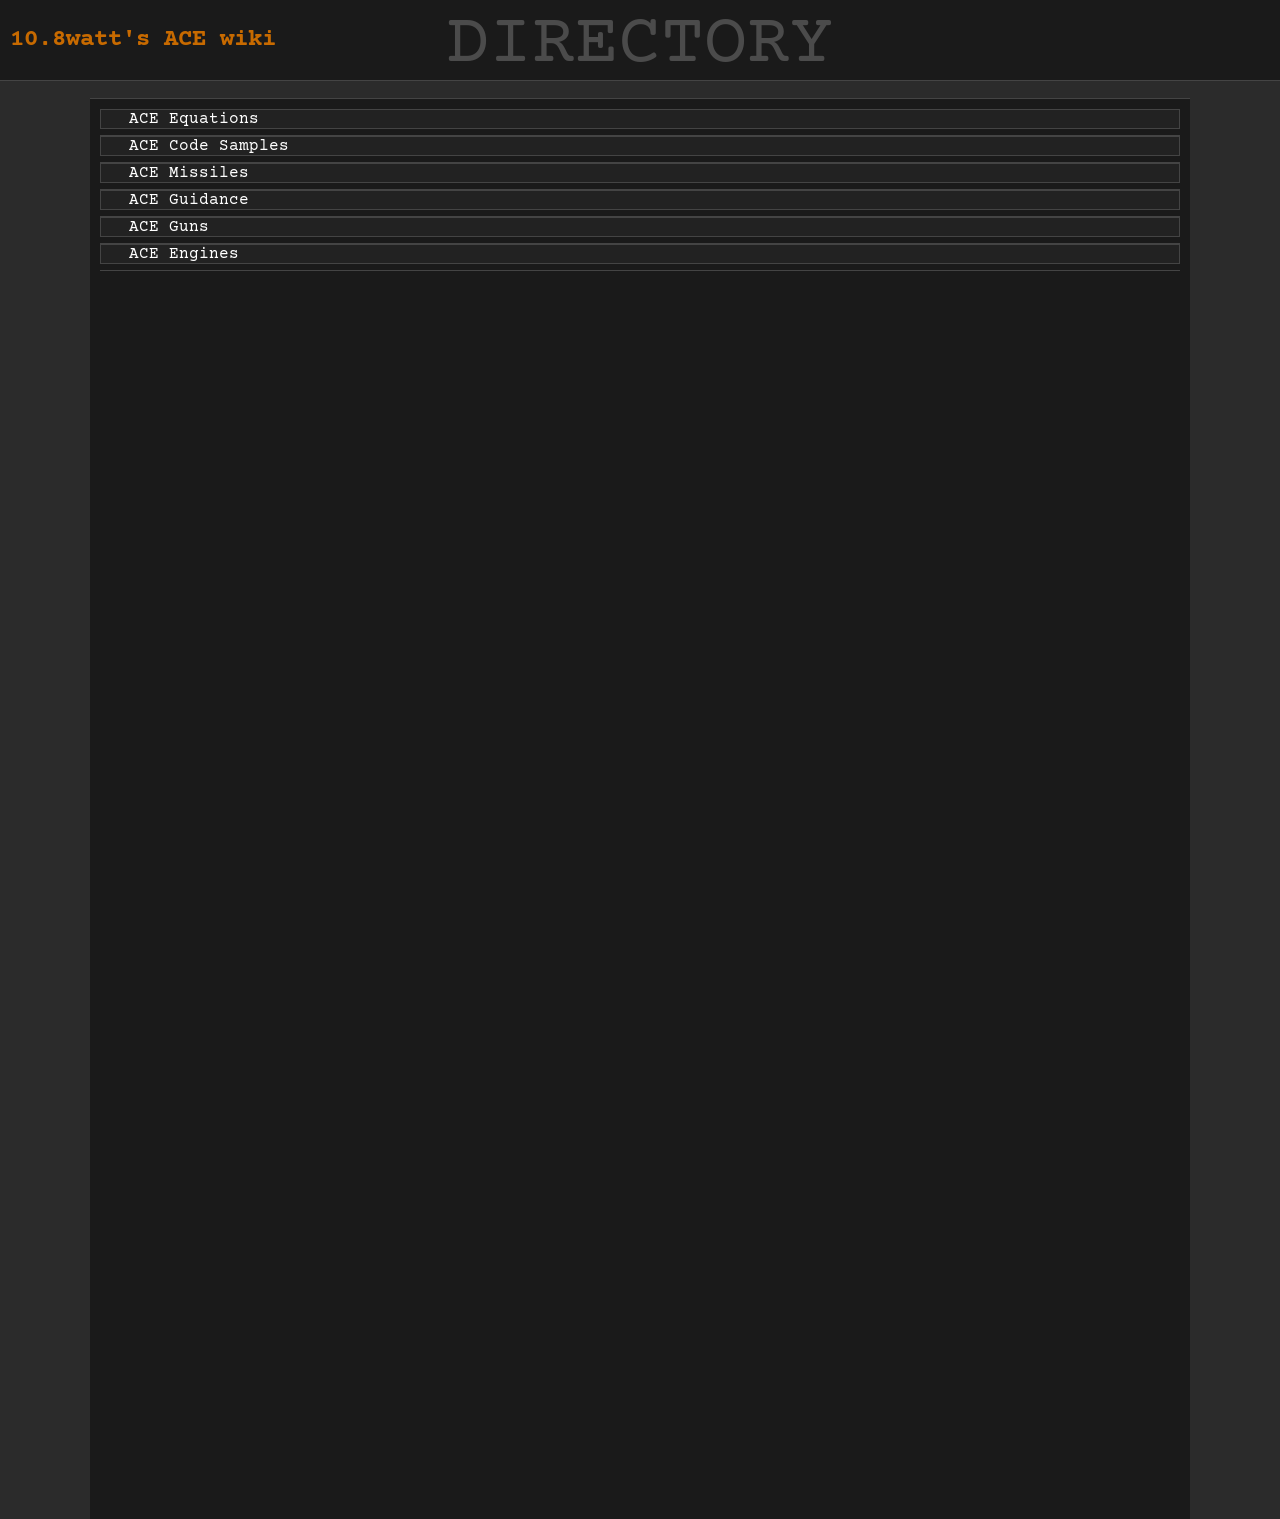
==== commit af6002c9: "remove unneeded font" ====
--- a/index.html
+++ b/index.html
@@ -7,7 +7,6 @@
     <link rel="stylesheet" href="styles.css">
     <link rel="preconnect" href="https://fonts.googleapis.com">
     <link rel="preconnect" href="https://fonts.gstatic.com" crossorigin>
-    <link href="https://fonts.googleapis.com/css2?family=Bitcount+Single:wght@100..900&display=swap" rel="stylesheet">
     <link href="https://fonts.googleapis.com/css2?family=Courier+Prime:ital,wght@0,400;0,700;1,400;1,700&family=Inconsolata:wght@200..900&display=swap" rel="stylesheet">
 </head>
 <body>
--- a/styles.css
+++ b/styles.css
@@ -25,14 +25,14 @@
     border-top: 1px solid #444;
 }
 .topbar-title {
-    font-family: "Bitcount Single", system-ui;
+    font-family: "Courier Prime", monospace;
     font-size: 24px;
     font-weight: bold;
     color: #c76a00;
     text-decoration: none;
 }
 .page-description {
-    font-family: "Bitcount Single", system-ui;
+    font-family: "Courier Prime", monospace;
     font-weight:400;
     font-size: 72px;
     color: #4b4b4b;
@@ -53,7 +53,7 @@
 }
 .midarea-entry-text {
     text-decoration: none;
-    font-family: "Bitcount Single", system-ui;
+    font-family: "Courier Prime", monospace;
     color: #ffffff;
     transform: translateY(-80%);
 }
@@ -63,7 +63,7 @@
     margin-right: 10px;
 }
 h2 {
-    font-family: "Bitcount Single", system-ui;
+    font-family: "Courier Prime", monospace;
     font-weight: 400;
     font-size: 24px;
     color: #744500;
@@ -71,7 +71,7 @@
     padding-left: 10px;
 }
 h1 {
-    font-family: "Bitcount Single", system-ui;
+    font-family: "Courier Prime", monospace;
     font-weight: 800;
     font-size: 32px;
     color: #965a00;
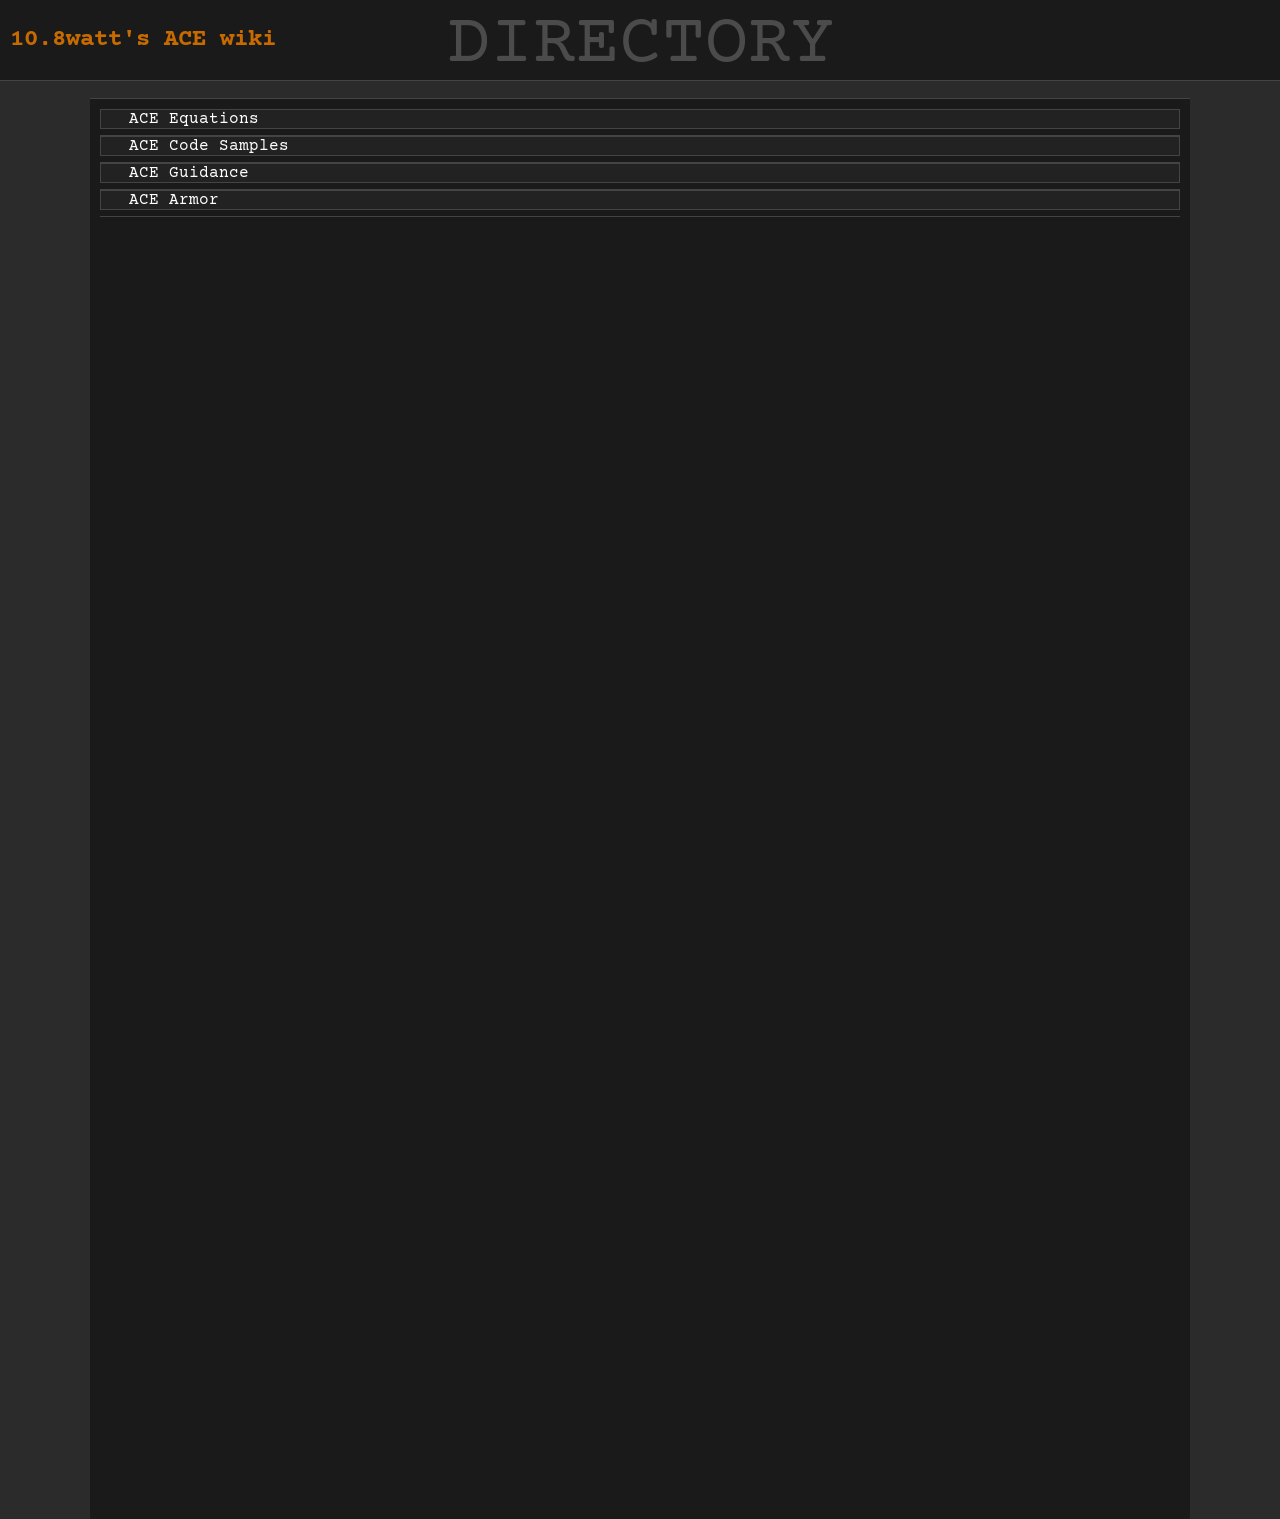
==== commit 9f0138cc: "do stuffff" ====
--- a/index.html
+++ b/index.html
@@ -27,28 +27,16 @@
                 <p class="midarea-entry-text"><img src="https://icons.iconarchive.com/icons/famfamfam/silk/16/text-align-center-icon.png" width="16" height="16" class="midarea-entry-icon">ACE Code Samples</p>
             </div>
         </a>
-        <a href="missiles.html" class="midarea-entry-link">
-            <div class="midarea-entry-div">
-                
-                <p class="midarea-entry-text"><img src="https://icons.iconarchive.com/icons/famfamfam/silk/16/error-icon.png" width="16" height="16" class="midarea-entry-icon">ACE Missiles</p>
-            </div>
-        </a>
         <a href="guidance.html" class="midarea-entry-link">
             <div class="midarea-entry-div">
                 
                 <p class="midarea-entry-text"><img src="https://icons.iconarchive.com/icons/famfamfam/silk/16/bullet-wrench-icon.png" width="16" height="16" class="midarea-entry-icon">ACE Guidance</p>
             </div>
         </a>
-        <a href="guns.html" class="midarea-entry-link">
+        <a href="armor.html" class="midarea-entry-link">
             <div class="midarea-entry-div">
                 
-                <p class="midarea-entry-text"><img src="https://icons.iconarchive.com/icons/famfamfam/silk/16/anchor-icon.png" width="16" height="16" class="midarea-entry-icon">ACE Guns</p>
-            </div>
-        </a>
-        <a href="engines.html" class="midarea-entry-link">
-            <div class="midarea-entry-div">
-                
-                <p class="midarea-entry-text"><img src="https://icons.iconarchive.com/icons/famfamfam/silk/16/car-icon.png" width="16" height="16" class="midarea-entry-icon">ACE Engines</p>
+                <p class="midarea-entry-text"><img src="https://icons.iconarchive.com/icons/famfamfam/silk/16/bullet-wrench-icon.png" width="16" height="16" class="midarea-entry-icon">ACE Armor</p>
             </div>
         </a>
     </div>
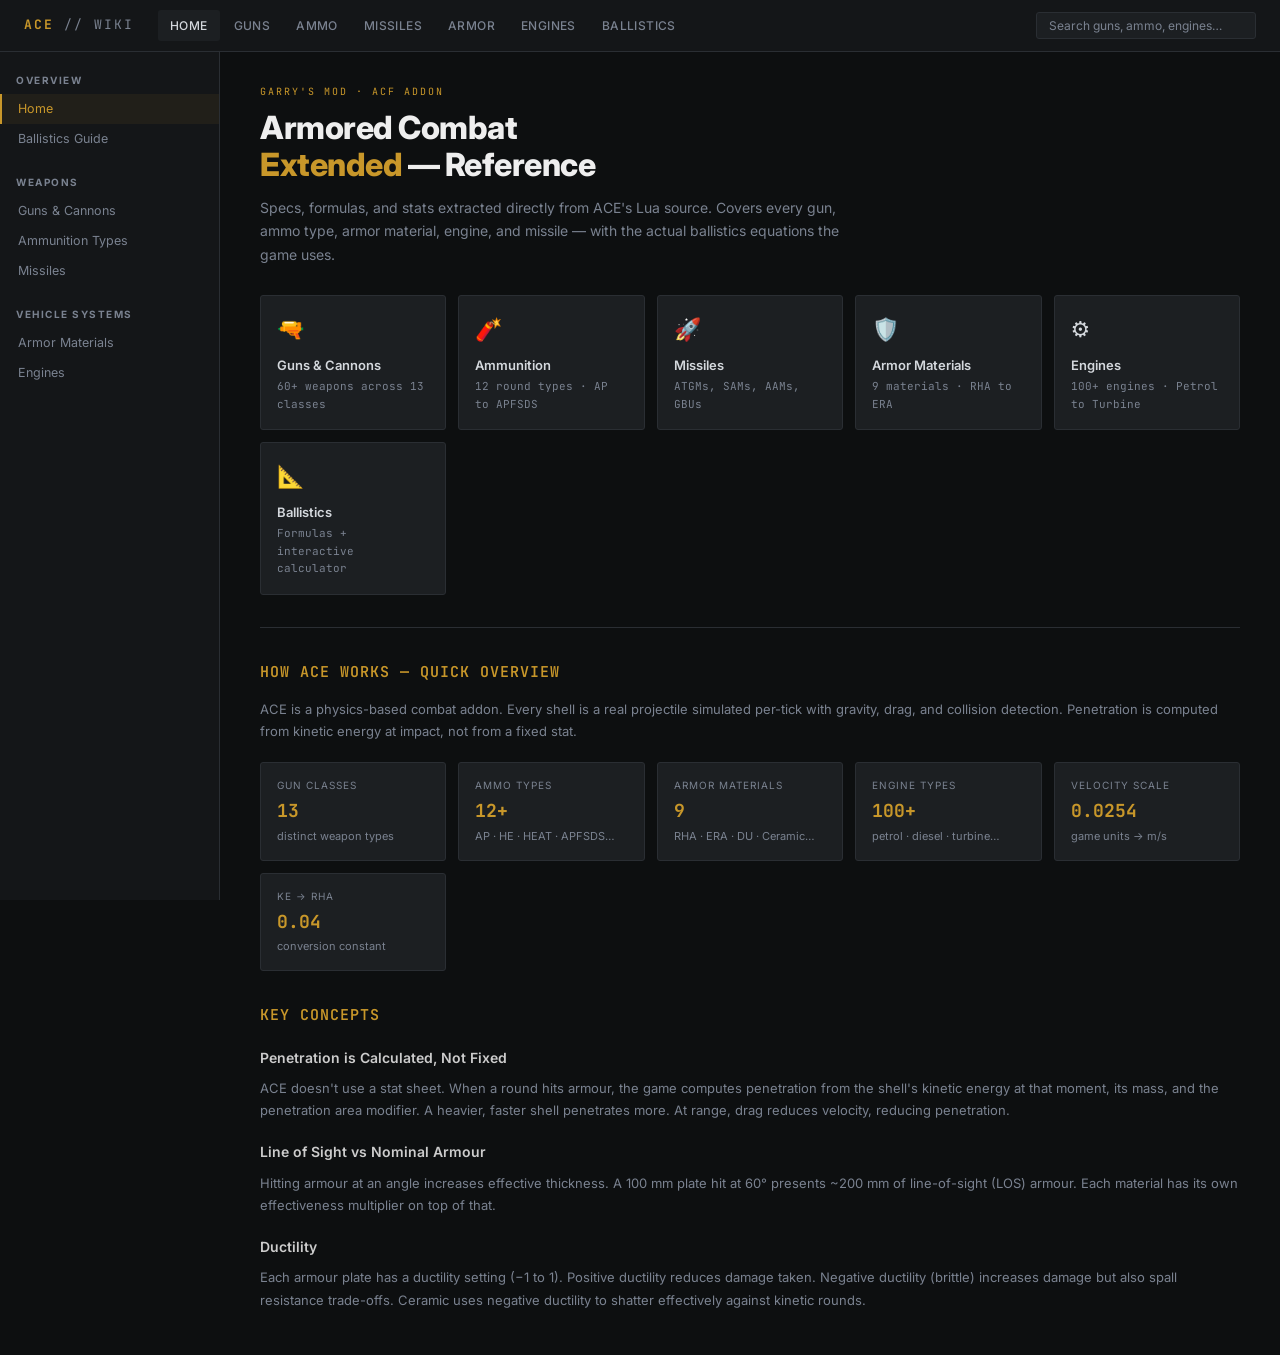
==== commit 6ba83a35: "move stuffff" ====
--- a/index.html
+++ b/index.html
@@ -1,44 +1,457 @@
 <!DOCTYPE html>
 <html lang="en">
 <head>
-    <meta charset="UTF-8">
-    <meta name="viewport" content="width=device-width, initial-scale=1.0">
-    <title>aughughghhgh ace wiki stuff</title>
-    <link rel="stylesheet" href="styles.css">
-    <link rel="preconnect" href="https://fonts.googleapis.com">
-    <link rel="preconnect" href="https://fonts.gstatic.com" crossorigin>
-    <link href="https://fonts.googleapis.com/css2?family=Courier+Prime:ital,wght@0,400;0,700;1,400;1,700&family=Inconsolata:wght@200..900&display=swap" rel="stylesheet">
+<meta charset="UTF-8">
+<meta name="viewport" content="width=device-width, initial-scale=1.0">
+<title>ACE Wiki — Armored Combat Extended Reference</title>
+<link rel="preconnect" href="https://fonts.googleapis.com">
+<link href="https://fonts.googleapis.com/css2?family=Inter:wght@400;500;600;700;800&family=JetBrains+Mono:wght@400;700&display=swap" rel="stylesheet">
+<link rel="stylesheet" href="assets/css/style.css">
 </head>
 <body>
-    <div class="topbar">
-        <h1 class="topbar-title">10.8watt's ACE wiki</h1>
-        <h1 class="page-description">DIRECTORY</h1>
-    </div>
-    <div class="midarea">
-        <a href="equations.html" class="midarea-entry-link">
-            <div class="midarea-entry-div">
-                
-                <p class="midarea-entry-text"><img src="https://icons.iconarchive.com/icons/famfamfam/silk/16/sum-icon.png" width="16" height="16" class="midarea-entry-icon">ACE Equations</p>
-            </div>
-        </a>
-        <a href="codesamples.html" class="midarea-entry-link">
-            <div class="midarea-entry-div">
-                
-                <p class="midarea-entry-text"><img src="https://icons.iconarchive.com/icons/famfamfam/silk/16/text-align-center-icon.png" width="16" height="16" class="midarea-entry-icon">ACE Code Samples</p>
-            </div>
-        </a>
-        <a href="guidance.html" class="midarea-entry-link">
-            <div class="midarea-entry-div">
-                
-                <p class="midarea-entry-text"><img src="https://icons.iconarchive.com/icons/famfamfam/silk/16/bullet-wrench-icon.png" width="16" height="16" class="midarea-entry-icon">ACE Guidance</p>
-            </div>
-        </a>
-        <a href="armor.html" class="midarea-entry-link">
-            <div class="midarea-entry-div">
-                
-                <p class="midarea-entry-text"><img src="https://icons.iconarchive.com/icons/famfamfam/silk/16/bullet-wrench-icon.png" width="16" height="16" class="midarea-entry-icon">ACE Armor</p>
-            </div>
-        </a>
-    </div>
+
+<!-- TOP NAV -->
+<header id="topnav">
+  <div class="logo">ACE <span>// WIKI</span></div>
+  <nav>
+    <a href="#" data-nav="page-home" class="active">Home</a>
+    <a href="#" data-nav="page-guns">Guns</a>
+    <a href="#" data-nav="page-ammo">Ammo</a>
+    <a href="#" data-nav="page-missiles">Missiles</a>
+    <a href="#" data-nav="page-armor">Armor</a>
+    <a href="#" data-nav="page-engines">Engines</a>
+    <a href="#" data-nav="page-ballistics">Ballistics</a>
+  </nav>
+  <div style="position:relative">
+    <input id="search-box" type="search" placeholder="Search guns, ammo, engines…">
+    <div id="search-results" class="search-results"></div>
+  </div>
+</header>
+
+<div id="layout">
+
+<!-- SIDEBAR -->
+<aside id="sidebar">
+  <div class="sidebar-section">
+    <div class="sidebar-label">Overview</div>
+    <a href="#" data-nav="page-home" class="active">Home</a>
+    <a href="#" data-nav="page-ballistics">Ballistics Guide</a>
+  </div>
+  <div class="sidebar-section">
+    <div class="sidebar-label">Weapons</div>
+    <a href="#" data-nav="page-guns">Guns &amp; Cannons</a>
+    <a href="#" data-nav="page-ammo">Ammunition Types</a>
+    <a href="#" data-nav="page-missiles">Missiles</a>
+  </div>
+  <div class="sidebar-section">
+    <div class="sidebar-label">Vehicle Systems</div>
+    <a href="#" data-nav="page-armor">Armor Materials</a>
+    <a href="#" data-nav="page-engines">Engines</a>
+  </div>
+</aside>
+
+<!-- MAIN CONTENT -->
+<main id="content">
+
+<!-- ═══════════════════ HOME ═══════════════════ -->
+<section id="page-home" class="page active">
+  <div id="home-hero">
+    <div class="hero-eyebrow">Garry's Mod · ACF Addon</div>
+    <div class="hero-title">Armored Combat<br><em>Extended</em> — Reference</div>
+    <p class="hero-desc">
+      Specs, formulas, and stats extracted directly from ACE's Lua source. 
+      Covers every gun, ammo type, armor material, engine, and missile — 
+      with the actual ballistics equations the game uses.
+    </p>
+    <div class="hero-cards">
+      <div class="hero-card" data-target="page-guns">
+        <div class="hc-icon">🔫</div>
+        <div class="hc-title">Guns &amp; Cannons</div>
+        <div class="hc-count">60+ weapons across 13 classes</div>
+      </div>
+      <div class="hero-card" data-target="page-ammo">
+        <div class="hc-icon">🧨</div>
+        <div class="hc-title">Ammunition</div>
+        <div class="hc-count">12 round types · AP to APFSDS</div>
+      </div>
+      <div class="hero-card" data-target="page-missiles">
+        <div class="hc-icon">🚀</div>
+        <div class="hc-title">Missiles</div>
+        <div class="hc-count">ATGMs, SAMs, AAMs, GBUs</div>
+      </div>
+      <div class="hero-card" data-target="page-armor">
+        <div class="hc-icon">🛡️</div>
+        <div class="hc-title">Armor Materials</div>
+        <div class="hc-count">9 materials · RHA to ERA</div>
+      </div>
+      <div class="hero-card" data-target="page-engines">
+        <div class="hc-icon">⚙️</div>
+        <div class="hc-title">Engines</div>
+        <div class="hc-count">100+ engines · Petrol to Turbine</div>
+      </div>
+      <div class="hero-card" data-target="page-ballistics">
+        <div class="hc-icon">📐</div>
+        <div class="hc-title">Ballistics</div>
+        <div class="hc-count">Formulas + interactive calculator</div>
+      </div>
+    </div>
+  </div>
+
+  <h2>How ACE Works — Quick Overview</h2>
+
+  <p>ACE is a physics-based combat addon. Every shell is a real projectile simulated per-tick with gravity, drag, and collision detection. Penetration is computed from kinetic energy at impact, not from a fixed stat.</p>
+
+  <div class="stat-grid">
+    <div class="stat-card"><div class="label">Gun Classes</div><div class="value">13</div><div class="unit">distinct weapon types</div></div>
+    <div class="stat-card"><div class="label">Ammo Types</div><div class="value">12+</div><div class="unit">AP · HE · HEAT · APFSDS…</div></div>
+    <div class="stat-card"><div class="label">Armor Materials</div><div class="value">9</div><div class="unit">RHA · ERA · DU · Ceramic…</div></div>
+    <div class="stat-card"><div class="label">Engine Types</div><div class="value">100+</div><div class="unit">petrol · diesel · turbine…</div></div>
+    <div class="stat-card"><div class="label">Velocity Scale</div><div class="value">0.0254</div><div class="unit">game units → m/s</div></div>
+    <div class="stat-card"><div class="label">KE → RHA</div><div class="value">0.04</div><div class="unit">conversion constant</div></div>
+  </div>
+
+  <h2>Key Concepts</h2>
+  <h3>Penetration is Calculated, Not Fixed</h3>
+  <p>ACE doesn't use a stat sheet. When a round hits armour, the game computes penetration from the shell's kinetic energy at that moment, its mass, and the penetration area modifier. A heavier, faster shell penetrates more. At range, drag reduces velocity, reducing penetration.</p>
+  <h3>Line of Sight vs Nominal Armour</h3>
+  <p>Hitting armour at an angle increases effective thickness. A 100 mm plate hit at 60° presents ~200 mm of line-of-sight (LOS) armour. Each material has its own effectiveness multiplier on top of that.</p>
+  <h3>Ductility</h3>
+  <p>Each armour plate has a ductility setting (−1 to 1). Positive ductility reduces damage taken. Negative ductility (brittle) increases damage but also spall resistance trade-offs. Ceramic uses negative ductility to shatter effectively against kinetic rounds.</p>
+</section>
+
+<!-- ═══════════════════ GUNS ═══════════════════ -->
+<section id="page-guns" class="page">
+  <h1>Guns &amp; Cannons</h1>
+  <p class="page-subtitle">All gun entities available in ACE. Sort any column. Filter by class or name.</p>
+
+  <div class="filter-bar">
+    <label>Search:</label>
+    <input id="gun-filter-name" type="text" placeholder="Name…" style="width:180px">
+    <label>Class:</label>
+    <select id="gun-filter-class">
+      <option value="">All Classes</option>
+      <option value="C">C — Cannon</option>
+      <option value="SC">SC — Short Cannon</option>
+      <option value="SBC">SBC — Smoothbore</option>
+      <option value="AL">AL — Autoloader</option>
+      <option value="AC">AC — Autocannon</option>
+      <option value="RAC">RAC — Rotary Autocannon</option>
+      <option value="HMG">HMG — Heavy Machinegun</option>
+      <option value="MG">MG — Machinegun</option>
+      <option value="HW">HW — Howitzer</option>
+      <option value="MO">MO — Mortar</option>
+      <option value="ATR">ATR — Anti-Tank Rifle</option>
+      <option value="SA">SA — Semiauto Cannon</option>
+    </select>
+  </div>
+
+  <div class="table-wrap">
+    <table id="gun-table">
+      <thead>
+        <tr>
+          <th>Name</th>
+          <th>Class</th>
+          <th>Caliber ↕</th>
+          <th>Weight ↕</th>
+          <th>Max ROF ↕</th>
+          <th>Max Shell Len ↕</th>
+          <th>Max Propellant ↕</th>
+          <th>Year ↕</th>
+        </tr>
+      </thead>
+      <tbody></tbody>
+    </table>
+  </div>
+
+  <h2>Gun Class Descriptions</h2>
+  <div id="gun-class-cards" style="display:grid;grid-template-columns:repeat(auto-fill,minmax(300px,1fr));gap:12px;margin-top:12px">
+  </div>
+</section>
+
+<!-- ═══════════════════ AMMO ═══════════════════ -->
+<section id="page-ammo" class="page">
+  <h1>Ammunition Types</h1>
+  <p class="page-subtitle">Each round type has distinct physics, damage, and compatibility. Stats shown are the formulas and constants used by the game.</p>
+  <div id="round-grid" class="round-grid"></div>
+</section>
+
+<!-- ═══════════════════ MISSILES ═══════════════════ -->
+<section id="page-missiles" class="page">
+  <h1>Missiles &amp; Guided Weapons</h1>
+  <p class="page-subtitle">Guided munitions in ACE. Missiles are full entities with their own physics, guidance, and warheads.</p>
+  <div class="table-wrap">
+    <table id="missile-table">
+      <thead>
+        <tr>
+          <th>Name</th>
+          <th>Class</th>
+          <th>Guidance</th>
+          <th>Top Speed ↕</th>
+          <th>Weight ↕</th>
+          <th>Caliber ↕</th>
+          <th>Max KE Pen ↕</th>
+          <th>Thrust ↕</th>
+          <th>Drag Coef ↕</th>
+        </tr>
+      </thead>
+      <tbody></tbody>
+    </table>
+  </div>
+
+  <h2>Guidance Systems</h2>
+  <div style="display:grid;grid-template-columns:repeat(auto-fill,minmax(240px,1fr));gap:12px;margin-top:12px">
+    <div class="armor-card">
+      <h3>Wire-Guided (MCLOS/SACLOS)</h3>
+      <p style="font-size:12px;color:var(--muted)">Missile is connected to the launcher by a thin wire. Operator guides it manually or semi-automatically. Vulnerable to interference and requires line of sight throughout flight.</p>
+    </div>
+    <div class="armor-card">
+      <h3>Infrared Seeker (IR)</h3>
+      <p style="font-size:12px;color:var(--muted)">Locks onto heat sources. Must acquire lock before or after launch. Susceptible to flares and IR jamming. Most common on AAMs and MANPADs.</p>
+    </div>
+    <div class="armor-card">
+      <h3>Laser Guidance</h3>
+      <p style="font-size:12px;color:var(--muted)">Follows a laser spot painted on the target. Very accurate but requires continuous laser designation throughout the missile's flight.</p>
+    </div>
+    <div class="armor-card">
+      <h3>Radar Homing</h3>
+      <p style="font-size:12px;color:var(--muted)">Homes in on radar emissions. Used by anti-radiation missiles (ARM). Cannot be spoofed by flares.</p>
+    </div>
+    <div class="armor-card">
+      <h3>GPS</h3>
+      <p style="font-size:12px;color:var(--muted)">Navigates to a fixed coordinate. Used on guided bombs (GBU). Fire-and-forget but cannot track moving targets.</p>
+    </div>
+    <div class="armor-card">
+      <h3>Inertial / Dumb</h3>
+      <p style="font-size:12px;color:var(--muted)">No guidance after launch. Travels in a straight line. No countermeasure vulnerability.</p>
+    </div>
+  </div>
+</section>
+
+<!-- ═══════════════════ ARMOR ═══════════════════ -->
+<section id="page-armor" class="page">
+  <h1>Armor Materials</h1>
+  <p class="page-subtitle">Each material has unique properties for KE, HEAT, spall, and weight. Effectiveness multiplies the LOS armour value.</p>
+
+  <div class="formula-box">
+    <div class="formula-name">Penetration Probability (RHA formula)</div>
+    <div class="formula">penProb = clamp( 1 / (1 + exp(-43.94 × (maxPen / losArmor / eff - 1))), 0.0015, 0.9985 )</div>
+    <div class="formula-note">Logistic curve. At pen/armour = 1.0 → ~50% chance. Below 0.5 → near 0%. Above 1.5 → near 100%.</div>
+  </div>
+
+  <div class="formula-box">
+    <div class="formula-name">Breach (Overmatch) Probability</div>
+    <div class="formula">breachProb = clamp( (caliber / armor / eff - 1.3) / 5.7, 0, 1 )</div>
+    <div class="formula-note">When the caliber is ≥ 1.3× the effective armour thickness, there's a chance to punch clean through (overmatch). At 7× — guaranteed breach.</div>
+  </div>
+
+  <div id="armor-grid" class="armor-grid"></div>
+
+  <h2>ERA — Special Rules</h2>
+  <p>ERA (Explosive Reactive Armor) behaves differently from passive armour. When struck by a round that meets the sensor threshold, it detonates:</p>
+  <div class="stat-grid">
+    <div class="stat-card"><div class="label">KE Effectiveness</div><div class="value">3×</div><div class="unit">vs AP/APHE/APDS</div></div>
+    <div class="stat-card"><div class="label">HEAT Effectiveness</div><div class="value">10×</div><div class="unit">vs HEAT/THEAT/HEATFS</div></div>
+    <div class="stat-card"><div class="label">Mass Modifier</div><div class="value">2×</div><div class="unit">twice the weight of RHA per mm</div></div>
+    <div class="stat-card"><div class="label">AP Sensor</div><div class="value">÷ 4</div><div class="unit">minimum pen to trigger ERA</div></div>
+  </div>
+</section>
+
+<!-- ═══════════════════ ENGINES ═══════════════════ -->
+<section id="page-engines" class="page">
+  <h1>Engines</h1>
+  <p class="page-subtitle">All ACE engine entities. Power (kW) is calculated from torque × limit RPM. Sort any column.</p>
+
+  <div class="filter-bar">
+    <label>Search:</label>
+    <input id="eng-filter-name" type="text" placeholder="Name…" style="width:180px">
+    <label>Fuel:</label>
+    <select id="eng-filter-fuel">
+      <option value="">All Fuels</option>
+      <option value="Petrol">Petrol</option>
+      <option value="Diesel">Diesel</option>
+      <option value="Multifuel">Multifuel</option>
+      <option value="Electric">Electric</option>
+    </select>
+  </div>
+
+  <div class="table-wrap">
+    <table id="engine-table">
+      <thead>
+        <tr>
+          <th>Name</th>
+          <th>Fuel</th>
+          <th>Weight ↕</th>
+          <th>Torque ↕</th>
+          <th>Est. Power ↕</th>
+          <th>Idle RPM ↕</th>
+          <th>Limit RPM ↕</th>
+          <th>ACE Points ↕</th>
+        </tr>
+      </thead>
+      <tbody></tbody>
+    </table>
+  </div>
+
+  <h2>Engine Types</h2>
+  <div style="display:grid;grid-template-columns:repeat(auto-fill,minmax(240px,1fr));gap:12px;margin-top:12px">
+    <div class="armor-card">
+      <h3 style="color:var(--accent)">Petrol (GenericPetrol)</h3>
+      <p style="font-size:12px;color:var(--muted)">Gasoline engine. Highest power density per kg, highest RPM range. Burns petrol fuel only. Common in light vehicles and aircraft.</p>
+    </div>
+    <div class="armor-card">
+      <h3 style="color:var(--accent2)">Diesel (GenericDiesel)</h3>
+      <p style="font-size:12px;color:var(--muted)">Diesel/Multifuel engine. Lower RPM ceiling, higher torque at low RPM. Fuel-efficient. Standard tank powerplant.</p>
+    </div>
+    <div class="armor-card">
+      <h3 style="color:#9d9">Electric</h3>
+      <p style="font-size:12px;color:var(--muted)">Electric motor. Peak torque from zero RPM. Very high RPM ceiling. Requires battery capacity. Silent running option.</p>
+    </div>
+    <div class="armor-card">
+      <h3 style="color:#dd8">Gas Turbine</h3>
+      <p style="font-size:12px;color:var(--muted)">Turbine engine. Extremely high power output. Multifuel. High idle RPM. Spool-up delay. Excellent power-to-weight ratio.</p>
+    </div>
+    <div class="armor-card">
+      <h3 style="color:#c88">Radial</h3>
+      <p style="font-size:12px;color:var(--muted)">Aircraft-derived radial engine. High power density, petrol only. Used in WWII-era heavy vehicles and aircraft.</p>
+    </div>
+    <div class="armor-card">
+      <h3 style="color:#88c">Wankel (Rotary)</h3>
+      <p style="font-size:12px;color:var(--muted)">Rotary piston engine. Very high RPM, compact, lightweight. Lower torque but very smooth power delivery.</p>
+    </div>
+  </div>
+</section>
+
+<!-- ═══════════════════ BALLISTICS ═══════════════════ -->
+<section id="page-ballistics" class="page">
+  <h1>Ballistics &amp; Formulas</h1>
+  <p class="page-subtitle">The actual formulas from ACE's source code — plus an interactive calculator.</p>
+
+  <h2>Muzzle Velocity</h2>
+  <div class="formula-box">
+    <div class="formula-name">ACF_MuzzleVelocity( PropMass, ProjMass )</div>
+    <div class="formula">PEnergy  = PBase × ((1 + PropMass)^PScale − 1)
+Speed    = (PEnergy × 2000 / ProjMass)^MVScale
+MuzzleVel = Speed  [in m/s]</div>
+    <div class="formula-note">PBase = 4,000,000 · PScale = 0.6 · MVScale = 0.5<br>PropMass and ProjMass are in kilograms. More propellant = faster. Heavier shell = slower.<br>This is approximate — the game uses this simplified internal ballistic model.</div>
+  </div>
+
+  <h2>Kinetic Energy &amp; Penetration</h2>
+  <div class="formula-box">
+    <div class="formula-name">ACF_Kinetic( Speed, Mass, LimitVel )</div>
+    <div class="formula">KE          = (Mass × Speed²) / 2000              [kJ]
+Momentum    = Speed × Mass
+fullKE      = (Mass × Speed^1.8) / 2000 + Momentum
+
+overspeed   = max(Speed − LimitVel, 0)
+Penetration = max(fullKE − (overspeed² / LimitVel×5) × (fullKE/200)^0.95, fullKE × 0.1)</div>
+    <div class="formula-note">Speed is in m/s (converted from game units via ÷ 39.37). LimitVel is the optimal penetration speed — AP uses 750 m/s, HE uses 100 m/s. Above LimitVel, efficiency drops.</div>
+  </div>
+
+  <div class="formula-box">
+    <div class="formula-name">Max Penetration (mm RHAe)</div>
+    <div class="formula">FrArea   = π × (Caliber / 2)²         [cm²]
+PenArea  = FrArea^0.6
+MaxPen   = (Penetration / PenArea) × KEtoRHA
+
+KEtoRHA  = 0.04  [conversion constant]</div>
+    <div class="formula-note">PenArea uses a 0.6 exponent — larger calibres have proportionally larger impact area but don't scale linearly. KEtoRHA = 0.04 converts the internal energy unit to millimetres of RHA.</div>
+  </div>
+
+  <h2>Drag (In-Flight Velocity Loss)</h2>
+  <div class="formula-box">
+    <div class="formula-name">Per-Tick Drag</div>
+    <div class="formula">FlightSpeed = Bullet.Flight:Length()          [game units/s]
+Drag        = (DragCoef × FlightSpeed²) / DragDiv
+Flight      = Flight − Drag × direction × DeltaTime
+
+DragDiv     = 8000
+DragCoef    = (FrArea / 10000) / ProjMass       [AP/HE formula]</div>
+    <div class="formula-note">Drag is computed every game tick. Heavier shells lose less speed per tick. Larger cross-section (bigger calibre) = more drag. DragCoef is set per round-type and per shell configuration.</div>
+  </div>
+
+  <h2>HE Blast</h2>
+  <div class="formula-box">
+    <div class="formula-name">HE Explosion Parameters</div>
+    <div class="formula">BlastRadius = FillerMass^0.33 × 8          [metres]
+BlastEnergy = FillerMass × HEPower            [kJ]  (HEPower = 3000)
+MaxBlastPen = FillerMass × HEPower / HEBlastPenetration
+
+Fragments   = floor((FillerMass / FragMass) × 500)
+FragVel     = sqrt(FillerMass × 3000000 / FragMass / Fragments)</div>
+    <div class="formula-note">FillerMass is in kg. BlastRadius follows a cube-root scaling. More filler = bigger blast, but weight rises fast. Fragment count and velocity both depend on filler-to-casing ratio.</div>
+  </div>
+
+  <h2>Ricochet</h2>
+  <div class="formula-box">
+    <div class="formula-name">Ricochet Probability</div>
+    <div class="formula">RicoAngle = min(BaseRico − ((Speed − 800) / 39.37 / 5), 89)
+
+None  = RicoAngle − 10  → 0% chance
+Mean  = RicoAngle       → 50% chance
+Max   = RicoAngle + 10  → 100% chance
+
+AP BaseRico = 53°  |  HE = 70°  |  APFSDS = 30°</div>
+    <div class="formula-note">Higher-velocity shells ricochet at smaller angles. AP rounds ricochet more easily than HE. APFSDS punches through at almost any angle.</div>
+  </div>
+
+  <hr>
+  <h2>Interactive Calculator</h2>
+  <p>Estimate muzzle velocity, downrange velocity, and penetration for a custom round.</p>
+
+  <form id="ballistics-form" onsubmit="return false" style="display:grid;grid-template-columns:1fr 1fr;gap:16px;max-width:600px;margin:16px 0">
+    <div>
+      <label style="font-size:11px;color:var(--muted);display:block;margin-bottom:4px">Propellant Mass (kg)</label>
+      <input id="bc-prop" type="number" step="0.1" value="5" style="width:100%;background:var(--bg3);border:1px solid var(--border);color:var(--text);padding:6px 10px;border-radius:3px;font-size:13px">
+    </div>
+    <div>
+      <label style="font-size:11px;color:var(--muted);display:block;margin-bottom:4px">Projectile Mass (kg)</label>
+      <input id="bc-proj" type="number" step="0.1" value="7" style="width:100%;background:var(--bg3);border:1px solid var(--border);color:var(--text);padding:6px 10px;border-radius:3px;font-size:13px">
+    </div>
+    <div>
+      <label style="font-size:11px;color:var(--muted);display:block;margin-bottom:4px">Caliber (mm)</label>
+      <input id="bc-cal" type="number" step="1" value="100" style="width:100%;background:var(--bg3);border:1px solid var(--border);color:var(--text);padding:6px 10px;border-radius:3px;font-size:13px">
+    </div>
+    <div>
+      <label style="font-size:11px;color:var(--muted);display:block;margin-bottom:4px">Drag Coefficient</label>
+      <input id="bc-drag" type="number" step="0.0001" value="0.001" style="width:100%;background:var(--bg3);border:1px solid var(--border);color:var(--text);padding:6px 10px;border-radius:3px;font-size:13px">
+    </div>
+    <div>
+      <label style="font-size:11px;color:var(--muted);display:block;margin-bottom:4px">Range (metres)</label>
+      <input id="bc-range" type="number" step="10" value="500" style="width:100%;background:var(--bg3);border:1px solid var(--border);color:var(--text);padding:6px 10px;border-radius:3px;font-size:13px">
+    </div>
+    <div>
+      <label style="font-size:11px;color:var(--muted);display:block;margin-bottom:4px">Limit Velocity (m/s)</label>
+      <input id="bc-limitvel" type="number" step="10" value="750" style="width:100%;background:var(--bg3);border:1px solid var(--border);color:var(--text);padding:6px 10px;border-radius:3px;font-size:13px">
+    </div>
+  </form>
+
+  <div class="stat-grid" style="max-width:600px">
+    <div class="stat-card"><div class="label">Muzzle Velocity</div><div class="value" id="bc-out-mv">—</div><div class="unit">at muzzle</div></div>
+    <div class="stat-card"><div class="label">Velocity @ Range</div><div class="value" id="bc-out-vel">—</div><div class="unit">downrange estimate</div></div>
+    <div class="stat-card"><div class="label">Kinetic Energy</div><div class="value" id="bc-out-ke">—</div><div class="unit">at target range</div></div>
+    <div class="stat-card"><div class="label">Est. Penetration</div><div class="value" id="bc-out-pen">—</div><div class="unit">mm RHAe at range</div></div>
+  </div>
+
+  <p style="margin-top:12px;font-size:11px;color:var(--muted)">Note: Range velocity uses the Pejsa approximation referenced in ACE's source. In-game results may differ slightly due to tick-rate and per-step drag accumulation.</p>
+</section>
+
+</main>
+</div><!-- end #layout -->
+
+<script src="assets/js/data.js"></script>
+<script src="assets/js/app.js"></script>
+<script>
+// Build gun class cards on page
+document.addEventListener('DOMContentLoaded', () => {
+  const container = document.getElementById('gun-class-cards');
+  if (!container) return;
+  Object.entries(ACE.gunClasses).forEach(([id, info]) => {
+    const div = document.createElement('div');
+    div.className = 'armor-card';
+    div.innerHTML = `<div class="armor-id">${id}</div><h3>${info.name}</h3><p style="font-size:12px;color:var(--muted)">${info.desc}</p>`;
+    container.appendChild(div);
+  });
+});
+</script>
 </body>
 </html>
--- a/assets/css/style.css
+++ b/assets/css/style.css
@@ -0,0 +1,444 @@
+/* ACE WIKI — Military tech reference aesthetic */
+:root {
+  --bg:       #0d0f10;
+  --bg2:      #141618;
+  --bg3:      #1c1f22;
+  --border:   #2a2e33;
+  --accent:   #c8972a;
+  --accent2:  #7ba3c4;
+  --text:     #d4d8dd;
+  --muted:    #7a8290;
+  --danger:   #c44;
+  --green:    #4a9;
+  --font-mono: 'JetBrains Mono', 'Fira Mono', 'Courier New', monospace;
+  --font-body: 'Inter', system-ui, sans-serif;
+  --radius: 3px;
+}
+
+* { box-sizing: border-box; margin: 0; padding: 0; }
+
+html { scroll-behavior: smooth; }
+
+body {
+  background: var(--bg);
+  color: var(--text);
+  font-family: var(--font-body);
+  font-size: 14px;
+  line-height: 1.6;
+  display: flex;
+  flex-direction: column;
+  min-height: 100vh;
+}
+
+a { color: var(--accent2); text-decoration: none; }
+a:hover { color: var(--accent); }
+
+/* ── TOP NAV ── */
+#topnav {
+  background: var(--bg2);
+  border-bottom: 1px solid var(--border);
+  padding: 0 24px;
+  height: 52px;
+  display: flex;
+  align-items: center;
+  gap: 24px;
+  position: sticky;
+  top: 0;
+  z-index: 100;
+}
+#topnav .logo {
+  font-family: var(--font-mono);
+  font-size: 13px;
+  font-weight: 700;
+  color: var(--accent);
+  letter-spacing: 2px;
+  text-transform: uppercase;
+  white-space: nowrap;
+}
+#topnav .logo span { color: var(--muted); font-weight: 400; }
+#topnav nav { display: flex; gap: 2px; flex: 1; }
+#topnav nav a {
+  color: var(--muted);
+  font-size: 12px;
+  padding: 6px 12px;
+  border-radius: var(--radius);
+  transition: color .15s, background .15s;
+  font-weight: 500;
+  letter-spacing: .4px;
+  text-transform: uppercase;
+}
+#topnav nav a:hover, #topnav nav a.active {
+  color: var(--text);
+  background: var(--bg3);
+}
+#search-box {
+  background: var(--bg3);
+  border: 1px solid var(--border);
+  color: var(--text);
+  padding: 5px 12px;
+  border-radius: var(--radius);
+  font-size: 12px;
+  width: 220px;
+  font-family: var(--font-body);
+}
+#search-box::placeholder { color: var(--muted); }
+#search-box:focus { outline: none; border-color: var(--accent2); }
+
+/* ── LAYOUT ── */
+#layout {
+  display: flex;
+  flex: 1;
+}
+#sidebar {
+  width: 220px;
+  min-width: 220px;
+  background: var(--bg2);
+  border-right: 1px solid var(--border);
+  padding: 20px 0;
+  position: sticky;
+  top: 52px;
+  height: calc(100vh - 52px);
+  overflow-y: auto;
+  scrollbar-width: thin;
+}
+.sidebar-section { margin-bottom: 20px; }
+.sidebar-label {
+  font-size: 10px;
+  font-weight: 700;
+  letter-spacing: 1.5px;
+  color: var(--muted);
+  text-transform: uppercase;
+  padding: 0 16px 6px;
+}
+.sidebar-section a {
+  display: block;
+  padding: 5px 16px;
+  color: var(--muted);
+  font-size: 12.5px;
+  transition: color .12s, background .12s;
+  border-left: 2px solid transparent;
+}
+.sidebar-section a:hover {
+  color: var(--text);
+  background: var(--bg3);
+}
+.sidebar-section a.active {
+  color: var(--accent);
+  border-left-color: var(--accent);
+  background: rgba(200,151,42,.07);
+}
+
+#content {
+  flex: 1;
+  padding: 32px 40px;
+  max-width: 1100px;
+  overflow-x: auto;
+}
+
+/* ── PAGE SECTIONS ── */
+.page { display: none; }
+.page.active { display: block; }
+
+/* ── HEADINGS ── */
+h1 {
+  font-size: 22px;
+  font-weight: 700;
+  color: #eee;
+  margin-bottom: 6px;
+  letter-spacing: -.3px;
+}
+.page-subtitle {
+  color: var(--muted);
+  font-size: 13px;
+  margin-bottom: 28px;
+  padding-bottom: 16px;
+  border-bottom: 1px solid var(--border);
+}
+h2 {
+  font-size: 15px;
+  font-weight: 600;
+  color: var(--accent);
+  text-transform: uppercase;
+  letter-spacing: 1px;
+  margin: 32px 0 14px;
+  font-family: var(--font-mono);
+}
+h3 { font-size: 14px; font-weight: 600; color: #ccc; margin: 20px 0 8px; }
+
+/* ── TABLES ── */
+.table-wrap {
+  overflow-x: auto;
+  border: 1px solid var(--border);
+  border-radius: var(--radius);
+  margin-bottom: 28px;
+}
+table {
+  width: 100%;
+  border-collapse: collapse;
+  font-size: 12.5px;
+}
+thead { background: var(--bg3); }
+thead th {
+  padding: 8px 12px;
+  text-align: left;
+  font-size: 10px;
+  font-weight: 700;
+  letter-spacing: 1px;
+  color: var(--muted);
+  text-transform: uppercase;
+  border-bottom: 1px solid var(--border);
+  white-space: nowrap;
+  cursor: pointer;
+  user-select: none;
+}
+thead th:hover { color: var(--text); }
+thead th.sorted-asc::after { content: " ↑"; color: var(--accent); }
+thead th.sorted-desc::after { content: " ↓"; color: var(--accent); }
+tbody tr { border-bottom: 1px solid var(--border); }
+tbody tr:last-child { border-bottom: none; }
+tbody tr:hover { background: var(--bg3); }
+tbody td { padding: 7px 12px; font-family: var(--font-mono); font-size: 12px; vertical-align: middle; }
+tbody td:first-child { font-family: var(--font-body); font-size: 12.5px; color: var(--text); }
+.tag {
+  display: inline-block;
+  padding: 1px 6px;
+  border-radius: 2px;
+  font-size: 10px;
+  font-weight: 600;
+  letter-spacing: .5px;
+  font-family: var(--font-mono);
+}
+.tag-cannon  { background: rgba(180,80,80,.25); color: #e88; border: 1px solid rgba(180,80,80,.4); }
+.tag-auto    { background: rgba(80,140,200,.2); color: #8bc; border: 1px solid rgba(80,140,200,.35); }
+.tag-howit   { background: rgba(140,100,200,.2); color: #ba8; border: 1px solid rgba(140,100,200,.35); }
+.tag-mg      { background: rgba(80,180,120,.18); color: #8d9; border: 1px solid rgba(80,180,120,.3); }
+.tag-missile { background: rgba(200,150,40,.2); color: #dc8; border: 1px solid rgba(200,150,40,.35); }
+.tag-mortar  { background: rgba(180,130,80,.2); color: #ca8; border: 1px solid rgba(180,130,80,.35); }
+.tag-petrol  { background: rgba(220,120,60,.2); color: #e98; border: 1px solid rgba(220,120,60,.3); }
+.tag-diesel  { background: rgba(60,140,180,.2); color: #8bc; border: 1px solid rgba(60,140,180,.3); }
+.tag-electric{ background: rgba(100,200,100,.2); color: #9d9; border: 1px solid rgba(100,200,100,.3); }
+.tag-turbine { background: rgba(200,200,60,.2); color: #dd8; border: 1px solid rgba(200,200,60,.3); }
+.tag-multi   { background: rgba(160,100,200,.2); color: #ba8; border: 1px solid rgba(160,100,200,.3); }
+
+/* ── FILTER BAR ── */
+.filter-bar {
+  display: flex;
+  gap: 8px;
+  flex-wrap: wrap;
+  margin-bottom: 16px;
+  align-items: center;
+}
+.filter-bar input, .filter-bar select {
+  background: var(--bg3);
+  border: 1px solid var(--border);
+  color: var(--text);
+  padding: 5px 10px;
+  border-radius: var(--radius);
+  font-size: 12px;
+  font-family: var(--font-body);
+}
+.filter-bar input:focus, .filter-bar select:focus { outline: none; border-color: var(--accent2); }
+.filter-bar label { color: var(--muted); font-size: 11px; }
+
+/* ── FORMULA BOXES ── */
+.formula-box {
+  background: var(--bg3);
+  border: 1px solid var(--border);
+  border-left: 3px solid var(--accent);
+  padding: 16px 20px;
+  margin: 16px 0;
+  border-radius: var(--radius);
+}
+.formula-box .formula-name {
+  font-size: 11px;
+  font-weight: 700;
+  text-transform: uppercase;
+  letter-spacing: 1px;
+  color: var(--accent);
+  margin-bottom: 8px;
+}
+.formula-box .formula {
+  font-family: var(--font-mono);
+  font-size: 13px;
+  color: #e0e0b0;
+  white-space: pre-wrap;
+}
+.formula-box .formula-note {
+  font-size: 11.5px;
+  color: var(--muted);
+  margin-top: 8px;
+  line-height: 1.5;
+}
+
+/* ── STAT CARDS ── */
+.stat-grid {
+  display: grid;
+  grid-template-columns: repeat(auto-fill, minmax(170px, 1fr));
+  gap: 12px;
+  margin: 20px 0;
+}
+.stat-card {
+  background: var(--bg3);
+  border: 1px solid var(--border);
+  padding: 14px 16px;
+  border-radius: var(--radius);
+}
+.stat-card .label { font-size: 10px; color: var(--muted); text-transform: uppercase; letter-spacing: 1px; margin-bottom: 4px; }
+.stat-card .value { font-family: var(--font-mono); font-size: 18px; font-weight: 700; color: var(--accent); }
+.stat-card .unit  { font-size: 11px; color: var(--muted); margin-top: 2px; }
+
+/* ── ARMOR CARDS ── */
+.armor-grid {
+  display: grid;
+  grid-template-columns: repeat(auto-fill, minmax(280px, 1fr));
+  gap: 16px;
+  margin: 16px 0;
+}
+.armor-card {
+  background: var(--bg3);
+  border: 1px solid var(--border);
+  border-radius: var(--radius);
+  padding: 16px;
+}
+.armor-card h3 { margin-top: 0; color: var(--accent); }
+.armor-card .armor-id {
+  font-family: var(--font-mono);
+  font-size: 10px;
+  color: var(--muted);
+  text-transform: uppercase;
+  letter-spacing: 1px;
+  margin-bottom: 6px;
+}
+.armor-stat-row {
+  display: flex;
+  justify-content: space-between;
+  font-size: 12px;
+  padding: 3px 0;
+  border-bottom: 1px solid var(--border);
+}
+.armor-stat-row:last-child { border-bottom: none; }
+.armor-stat-row .k { color: var(--muted); }
+.armor-stat-row .v { font-family: var(--font-mono); color: var(--text); }
+
+/* ── ROUND TYPES ── */
+.round-grid {
+  display: grid;
+  grid-template-columns: repeat(auto-fill, minmax(320px, 1fr));
+  gap: 16px;
+  margin: 16px 0;
+}
+.round-card {
+  background: var(--bg3);
+  border: 1px solid var(--border);
+  border-radius: var(--radius);
+  padding: 16px;
+}
+.round-card .round-tag {
+  font-family: var(--font-mono);
+  font-size: 11px;
+  font-weight: 700;
+  color: var(--accent);
+  letter-spacing: 1px;
+  text-transform: uppercase;
+}
+.round-card h3 { margin-top: 4px; margin-bottom: 8px; font-size: 13px; }
+.round-card p { font-size: 12px; color: var(--muted); line-height: 1.5; }
+.round-meta { margin-top: 10px; }
+.round-meta .meta-row { display: flex; justify-content: space-between; font-size: 11.5px; padding: 2px 0; }
+.round-meta .meta-row .mk { color: var(--muted); }
+.round-meta .meta-row .mv { font-family: var(--font-mono); }
+
+/* ── AMMO CRATE TABLE ── */
+.crate-badge {
+  display: inline-block; width: 10px; height: 10px;
+  border-radius: 2px; background: var(--accent); vertical-align: middle;
+  margin-right: 6px;
+}
+
+/* ── HERO ── */
+#home-hero {
+  border-bottom: 1px solid var(--border);
+  padding-bottom: 32px;
+  margin-bottom: 32px;
+}
+.hero-eyebrow {
+  font-family: var(--font-mono);
+  font-size: 10px;
+  color: var(--accent);
+  text-transform: uppercase;
+  letter-spacing: 2px;
+  margin-bottom: 10px;
+}
+.hero-title {
+  font-size: 32px;
+  font-weight: 800;
+  color: #eee;
+  line-height: 1.15;
+  margin-bottom: 12px;
+  letter-spacing: -.5px;
+}
+.hero-title em { color: var(--accent); font-style: normal; }
+.hero-desc { color: var(--muted); font-size: 14px; max-width: 600px; line-height: 1.7; }
+.hero-cards {
+  display: grid;
+  grid-template-columns: repeat(auto-fill, minmax(180px, 1fr));
+  gap: 12px;
+  margin-top: 28px;
+}
+.hero-card {
+  background: var(--bg3);
+  border: 1px solid var(--border);
+  border-radius: var(--radius);
+  padding: 16px;
+  cursor: pointer;
+  transition: border-color .15s, background .15s;
+}
+.hero-card:hover { border-color: var(--accent2); background: #1e2226; }
+.hero-card .hc-icon { font-size: 22px; margin-bottom: 8px; }
+.hero-card .hc-title { font-size: 13px; font-weight: 600; color: var(--text); }
+.hero-card .hc-count { font-family: var(--font-mono); font-size: 11px; color: var(--muted); margin-top: 2px; }
+
+/* ── MISC ── */
+.badge {
+  display: inline-block;
+  font-size: 10px;
+  font-weight: 700;
+  font-family: var(--font-mono);
+  padding: 2px 6px;
+  border-radius: 2px;
+  background: rgba(200,151,42,.15);
+  color: var(--accent);
+  border: 1px solid rgba(200,151,42,.3);
+  letter-spacing: .5px;
+}
+hr { border: none; border-top: 1px solid var(--border); margin: 28px 0; }
+p { color: var(--muted); font-size: 13px; line-height: 1.7; margin-bottom: 12px; }
+.mono { font-family: var(--font-mono); }
+.text-accent { color: var(--accent); }
+.text-muted { color: var(--muted); }
+
+.search-results {
+  position: absolute;
+  top: 44px;
+  right: 24px;
+  width: 320px;
+  background: var(--bg2);
+  border: 1px solid var(--border);
+  border-radius: var(--radius);
+  z-index: 200;
+  max-height: 300px;
+  overflow-y: auto;
+  display: none;
+}
+.search-results.open { display: block; }
+.sr-item { padding: 8px 14px; cursor: pointer; border-bottom: 1px solid var(--border); }
+.sr-item:last-child { border-bottom: none; }
+.sr-item:hover { background: var(--bg3); }
+.sr-item .sr-name { font-size: 13px; color: var(--text); }
+.sr-item .sr-cat { font-size: 11px; color: var(--muted); font-family: var(--font-mono); }
+
+@media (max-width: 768px) {
+  #sidebar { display: none; }
+  #content { padding: 20px 16px; }
+  #topnav nav { display: none; }
+}
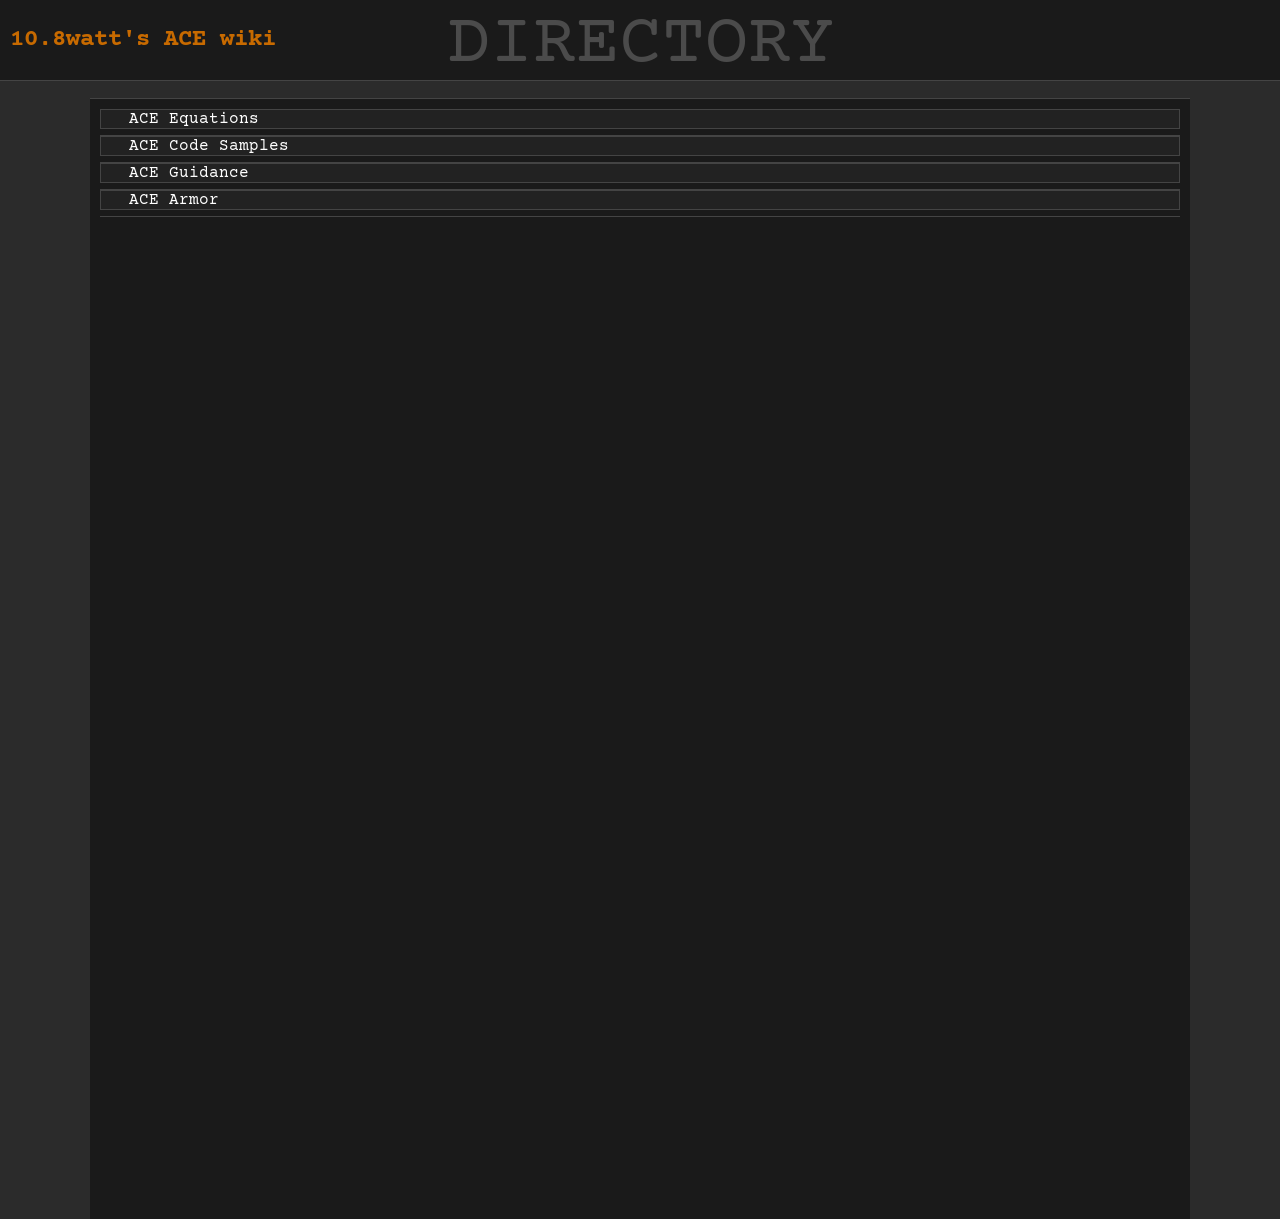
==== commit dcbe981f: "filled in stuff" ====
--- a/index.html
+++ b/index.html
@@ -1,457 +1,44 @@
 <!DOCTYPE html>
 <html lang="en">
 <head>
-<meta charset="UTF-8">
-<meta name="viewport" content="width=device-width, initial-scale=1.0">
-<title>ACE Wiki — Armored Combat Extended Reference</title>
-<link rel="preconnect" href="https://fonts.googleapis.com">
-<link href="https://fonts.googleapis.com/css2?family=Inter:wght@400;500;600;700;800&family=JetBrains+Mono:wght@400;700&display=swap" rel="stylesheet">
-<link rel="stylesheet" href="assets/css/style.css">
+    <meta charset="UTF-8">
+    <meta name="viewport" content="width=device-width, initial-scale=1.0">
+    <title>aughughghhgh ace wiki stuff</title>
+    <link rel="stylesheet" href="styles.css">
+    <link rel="preconnect" href="https://fonts.googleapis.com">
+    <link rel="preconnect" href="https://fonts.gstatic.com" crossorigin>
+    <link href="https://fonts.googleapis.com/css2?family=Courier+Prime:ital,wght@0,400;0,700;1,400;1,700&family=Inconsolata:wght@200..900&display=swap" rel="stylesheet">
 </head>
 <body>
-
-<!-- TOP NAV -->
-<header id="topnav">
-  <div class="logo">ACE <span>// WIKI</span></div>
-  <nav>
-    <a href="#" data-nav="page-home" class="active">Home</a>
-    <a href="#" data-nav="page-guns">Guns</a>
-    <a href="#" data-nav="page-ammo">Ammo</a>
-    <a href="#" data-nav="page-missiles">Missiles</a>
-    <a href="#" data-nav="page-armor">Armor</a>
-    <a href="#" data-nav="page-engines">Engines</a>
-    <a href="#" data-nav="page-ballistics">Ballistics</a>
-  </nav>
-  <div style="position:relative">
-    <input id="search-box" type="search" placeholder="Search guns, ammo, engines…">
-    <div id="search-results" class="search-results"></div>
-  </div>
-</header>
-
-<div id="layout">
-
-<!-- SIDEBAR -->
-<aside id="sidebar">
-  <div class="sidebar-section">
-    <div class="sidebar-label">Overview</div>
-    <a href="#" data-nav="page-home" class="active">Home</a>
-    <a href="#" data-nav="page-ballistics">Ballistics Guide</a>
-  </div>
-  <div class="sidebar-section">
-    <div class="sidebar-label">Weapons</div>
-    <a href="#" data-nav="page-guns">Guns &amp; Cannons</a>
-    <a href="#" data-nav="page-ammo">Ammunition Types</a>
-    <a href="#" data-nav="page-missiles">Missiles</a>
-  </div>
-  <div class="sidebar-section">
-    <div class="sidebar-label">Vehicle Systems</div>
-    <a href="#" data-nav="page-armor">Armor Materials</a>
-    <a href="#" data-nav="page-engines">Engines</a>
-  </div>
-</aside>
-
-<!-- MAIN CONTENT -->
-<main id="content">
-
-<!-- ═══════════════════ HOME ═══════════════════ -->
-<section id="page-home" class="page active">
-  <div id="home-hero">
-    <div class="hero-eyebrow">Garry's Mod · ACF Addon</div>
-    <div class="hero-title">Armored Combat<br><em>Extended</em> — Reference</div>
-    <p class="hero-desc">
-      Specs, formulas, and stats extracted directly from ACE's Lua source. 
-      Covers every gun, ammo type, armor material, engine, and missile — 
-      with the actual ballistics equations the game uses.
-    </p>
-    <div class="hero-cards">
-      <div class="hero-card" data-target="page-guns">
-        <div class="hc-icon">🔫</div>
-        <div class="hc-title">Guns &amp; Cannons</div>
-        <div class="hc-count">60+ weapons across 13 classes</div>
-      </div>
-      <div class="hero-card" data-target="page-ammo">
-        <div class="hc-icon">🧨</div>
-        <div class="hc-title">Ammunition</div>
-        <div class="hc-count">12 round types · AP to APFSDS</div>
-      </div>
-      <div class="hero-card" data-target="page-missiles">
-        <div class="hc-icon">🚀</div>
-        <div class="hc-title">Missiles</div>
-        <div class="hc-count">ATGMs, SAMs, AAMs, GBUs</div>
-      </div>
-      <div class="hero-card" data-target="page-armor">
-        <div class="hc-icon">🛡️</div>
-        <div class="hc-title">Armor Materials</div>
-        <div class="hc-count">9 materials · RHA to ERA</div>
-      </div>
-      <div class="hero-card" data-target="page-engines">
-        <div class="hc-icon">⚙️</div>
-        <div class="hc-title">Engines</div>
-        <div class="hc-count">100+ engines · Petrol to Turbine</div>
-      </div>
-      <div class="hero-card" data-target="page-ballistics">
-        <div class="hc-icon">📐</div>
-        <div class="hc-title">Ballistics</div>
-        <div class="hc-count">Formulas + interactive calculator</div>
-      </div>
+    <div class="topbar">
+        <h1 class="topbar-title">10.8watt's ACE wiki</h1>
+        <h1 class="page-description">DIRECTORY</h1>
     </div>
-  </div>
-
-  <h2>How ACE Works — Quick Overview</h2>
-
-  <p>ACE is a physics-based combat addon. Every shell is a real projectile simulated per-tick with gravity, drag, and collision detection. Penetration is computed from kinetic energy at impact, not from a fixed stat.</p>
-
-  <div class="stat-grid">
-    <div class="stat-card"><div class="label">Gun Classes</div><div class="value">13</div><div class="unit">distinct weapon types</div></div>
-    <div class="stat-card"><div class="label">Ammo Types</div><div class="value">12+</div><div class="unit">AP · HE · HEAT · APFSDS…</div></div>
-    <div class="stat-card"><div class="label">Armor Materials</div><div class="value">9</div><div class="unit">RHA · ERA · DU · Ceramic…</div></div>
-    <div class="stat-card"><div class="label">Engine Types</div><div class="value">100+</div><div class="unit">petrol · diesel · turbine…</div></div>
-    <div class="stat-card"><div class="label">Velocity Scale</div><div class="value">0.0254</div><div class="unit">game units → m/s</div></div>
-    <div class="stat-card"><div class="label">KE → RHA</div><div class="value">0.04</div><div class="unit">conversion constant</div></div>
-  </div>
-
-  <h2>Key Concepts</h2>
-  <h3>Penetration is Calculated, Not Fixed</h3>
-  <p>ACE doesn't use a stat sheet. When a round hits armour, the game computes penetration from the shell's kinetic energy at that moment, its mass, and the penetration area modifier. A heavier, faster shell penetrates more. At range, drag reduces velocity, reducing penetration.</p>
-  <h3>Line of Sight vs Nominal Armour</h3>
-  <p>Hitting armour at an angle increases effective thickness. A 100 mm plate hit at 60° presents ~200 mm of line-of-sight (LOS) armour. Each material has its own effectiveness multiplier on top of that.</p>
-  <h3>Ductility</h3>
-  <p>Each armour plate has a ductility setting (−1 to 1). Positive ductility reduces damage taken. Negative ductility (brittle) increases damage but also spall resistance trade-offs. Ceramic uses negative ductility to shatter effectively against kinetic rounds.</p>
-</section>
-
-<!-- ═══════════════════ GUNS ═══════════════════ -->
-<section id="page-guns" class="page">
-  <h1>Guns &amp; Cannons</h1>
-  <p class="page-subtitle">All gun entities available in ACE. Sort any column. Filter by class or name.</p>
-
-  <div class="filter-bar">
-    <label>Search:</label>
-    <input id="gun-filter-name" type="text" placeholder="Name…" style="width:180px">
-    <label>Class:</label>
-    <select id="gun-filter-class">
-      <option value="">All Classes</option>
-      <option value="C">C — Cannon</option>
-      <option value="SC">SC — Short Cannon</option>
-      <option value="SBC">SBC — Smoothbore</option>
-      <option value="AL">AL — Autoloader</option>
-      <option value="AC">AC — Autocannon</option>
-      <option value="RAC">RAC — Rotary Autocannon</option>
-      <option value="HMG">HMG — Heavy Machinegun</option>
-      <option value="MG">MG — Machinegun</option>
-      <option value="HW">HW — Howitzer</option>
-      <option value="MO">MO — Mortar</option>
-      <option value="ATR">ATR — Anti-Tank Rifle</option>
-      <option value="SA">SA — Semiauto Cannon</option>
-    </select>
-  </div>
-
-  <div class="table-wrap">
-    <table id="gun-table">
-      <thead>
-        <tr>
-          <th>Name</th>
-          <th>Class</th>
-          <th>Caliber ↕</th>
-          <th>Weight ↕</th>
-          <th>Max ROF ↕</th>
-          <th>Max Shell Len ↕</th>
-          <th>Max Propellant ↕</th>
-          <th>Year ↕</th>
-        </tr>
-      </thead>
-      <tbody></tbody>
-    </table>
-  </div>
-
-  <h2>Gun Class Descriptions</h2>
-  <div id="gun-class-cards" style="display:grid;grid-template-columns:repeat(auto-fill,minmax(300px,1fr));gap:12px;margin-top:12px">
-  </div>
-</section>
-
-<!-- ═══════════════════ AMMO ═══════════════════ -->
-<section id="page-ammo" class="page">
-  <h1>Ammunition Types</h1>
-  <p class="page-subtitle">Each round type has distinct physics, damage, and compatibility. Stats shown are the formulas and constants used by the game.</p>
-  <div id="round-grid" class="round-grid"></div>
-</section>
-
-<!-- ═══════════════════ MISSILES ═══════════════════ -->
-<section id="page-missiles" class="page">
-  <h1>Missiles &amp; Guided Weapons</h1>
-  <p class="page-subtitle">Guided munitions in ACE. Missiles are full entities with their own physics, guidance, and warheads.</p>
-  <div class="table-wrap">
-    <table id="missile-table">
-      <thead>
-        <tr>
-          <th>Name</th>
-          <th>Class</th>
-          <th>Guidance</th>
-          <th>Top Speed ↕</th>
-          <th>Weight ↕</th>
-          <th>Caliber ↕</th>
-          <th>Max KE Pen ↕</th>
-          <th>Thrust ↕</th>
-          <th>Drag Coef ↕</th>
-        </tr>
-      </thead>
-      <tbody></tbody>
-    </table>
-  </div>
-
-  <h2>Guidance Systems</h2>
-  <div style="display:grid;grid-template-columns:repeat(auto-fill,minmax(240px,1fr));gap:12px;margin-top:12px">
-    <div class="armor-card">
-      <h3>Wire-Guided (MCLOS/SACLOS)</h3>
-      <p style="font-size:12px;color:var(--muted)">Missile is connected to the launcher by a thin wire. Operator guides it manually or semi-automatically. Vulnerable to interference and requires line of sight throughout flight.</p>
+    <div class="midarea">
+        <a href="equations.html" class="midarea-entry-link">
+            <div class="midarea-entry-div">
+                
+                <p class="midarea-entry-text"><img src="https://icons.iconarchive.com/icons/famfamfam/silk/16/sum-icon.png" width="16" height="16" class="midarea-entry-icon">ACE Equations</p>
+            </div>
+        </a>
+        <a href="codesamples.html" class="midarea-entry-link">
+            <div class="midarea-entry-div">
+                
+                <p class="midarea-entry-text"><img src="https://icons.iconarchive.com/icons/famfamfam/silk/16/text-align-center-icon.png" width="16" height="16" class="midarea-entry-icon">ACE Code Samples</p>
+            </div>
+        </a>
+        <a href="guidance.html" class="midarea-entry-link">
+            <div class="midarea-entry-div">
+                
+                <p class="midarea-entry-text"><img src="https://icons.iconarchive.com/icons/famfamfam/silk/16/bullet-wrench-icon.png" width="16" height="16" class="midarea-entry-icon">ACE Guidance</p>
+            </div>
+        </a>
+        <a href="armor.html" class="midarea-entry-link">
+            <div class="midarea-entry-div">
+                
+                <p class="midarea-entry-text"><img src="https://icons.iconarchive.com/icons/famfamfam/silk/16/anchor-icon.png" width="16" height="16" class="midarea-entry-icon">ACE Armor</p>
+            </div>
+        </a>
     </div>
-    <div class="armor-card">
-      <h3>Infrared Seeker (IR)</h3>
-      <p style="font-size:12px;color:var(--muted)">Locks onto heat sources. Must acquire lock before or after launch. Susceptible to flares and IR jamming. Most common on AAMs and MANPADs.</p>
-    </div>
-    <div class="armor-card">
-      <h3>Laser Guidance</h3>
-      <p style="font-size:12px;color:var(--muted)">Follows a laser spot painted on the target. Very accurate but requires continuous laser designation throughout the missile's flight.</p>
-    </div>
-    <div class="armor-card">
-      <h3>Radar Homing</h3>
-      <p style="font-size:12px;color:var(--muted)">Homes in on radar emissions. Used by anti-radiation missiles (ARM). Cannot be spoofed by flares.</p>
-    </div>
-    <div class="armor-card">
-      <h3>GPS</h3>
-      <p style="font-size:12px;color:var(--muted)">Navigates to a fixed coordinate. Used on guided bombs (GBU). Fire-and-forget but cannot track moving targets.</p>
-    </div>
-    <div class="armor-card">
-      <h3>Inertial / Dumb</h3>
-      <p style="font-size:12px;color:var(--muted)">No guidance after launch. Travels in a straight line. No countermeasure vulnerability.</p>
-    </div>
-  </div>
-</section>
-
-<!-- ═══════════════════ ARMOR ═══════════════════ -->
-<section id="page-armor" class="page">
-  <h1>Armor Materials</h1>
-  <p class="page-subtitle">Each material has unique properties for KE, HEAT, spall, and weight. Effectiveness multiplies the LOS armour value.</p>
-
-  <div class="formula-box">
-    <div class="formula-name">Penetration Probability (RHA formula)</div>
-    <div class="formula">penProb = clamp( 1 / (1 + exp(-43.94 × (maxPen / losArmor / eff - 1))), 0.0015, 0.9985 )</div>
-    <div class="formula-note">Logistic curve. At pen/armour = 1.0 → ~50% chance. Below 0.5 → near 0%. Above 1.5 → near 100%.</div>
-  </div>
-
-  <div class="formula-box">
-    <div class="formula-name">Breach (Overmatch) Probability</div>
-    <div class="formula">breachProb = clamp( (caliber / armor / eff - 1.3) / 5.7, 0, 1 )</div>
-    <div class="formula-note">When the caliber is ≥ 1.3× the effective armour thickness, there's a chance to punch clean through (overmatch). At 7× — guaranteed breach.</div>
-  </div>
-
-  <div id="armor-grid" class="armor-grid"></div>
-
-  <h2>ERA — Special Rules</h2>
-  <p>ERA (Explosive Reactive Armor) behaves differently from passive armour. When struck by a round that meets the sensor threshold, it detonates:</p>
-  <div class="stat-grid">
-    <div class="stat-card"><div class="label">KE Effectiveness</div><div class="value">3×</div><div class="unit">vs AP/APHE/APDS</div></div>
-    <div class="stat-card"><div class="label">HEAT Effectiveness</div><div class="value">10×</div><div class="unit">vs HEAT/THEAT/HEATFS</div></div>
-    <div class="stat-card"><div class="label">Mass Modifier</div><div class="value">2×</div><div class="unit">twice the weight of RHA per mm</div></div>
-    <div class="stat-card"><div class="label">AP Sensor</div><div class="value">÷ 4</div><div class="unit">minimum pen to trigger ERA</div></div>
-  </div>
-</section>
-
-<!-- ═══════════════════ ENGINES ═══════════════════ -->
-<section id="page-engines" class="page">
-  <h1>Engines</h1>
-  <p class="page-subtitle">All ACE engine entities. Power (kW) is calculated from torque × limit RPM. Sort any column.</p>
-
-  <div class="filter-bar">
-    <label>Search:</label>
-    <input id="eng-filter-name" type="text" placeholder="Name…" style="width:180px">
-    <label>Fuel:</label>
-    <select id="eng-filter-fuel">
-      <option value="">All Fuels</option>
-      <option value="Petrol">Petrol</option>
-      <option value="Diesel">Diesel</option>
-      <option value="Multifuel">Multifuel</option>
-      <option value="Electric">Electric</option>
-    </select>
-  </div>
-
-  <div class="table-wrap">
-    <table id="engine-table">
-      <thead>
-        <tr>
-          <th>Name</th>
-          <th>Fuel</th>
-          <th>Weight ↕</th>
-          <th>Torque ↕</th>
-          <th>Est. Power ↕</th>
-          <th>Idle RPM ↕</th>
-          <th>Limit RPM ↕</th>
-          <th>ACE Points ↕</th>
-        </tr>
-      </thead>
-      <tbody></tbody>
-    </table>
-  </div>
-
-  <h2>Engine Types</h2>
-  <div style="display:grid;grid-template-columns:repeat(auto-fill,minmax(240px,1fr));gap:12px;margin-top:12px">
-    <div class="armor-card">
-      <h3 style="color:var(--accent)">Petrol (GenericPetrol)</h3>
-      <p style="font-size:12px;color:var(--muted)">Gasoline engine. Highest power density per kg, highest RPM range. Burns petrol fuel only. Common in light vehicles and aircraft.</p>
-    </div>
-    <div class="armor-card">
-      <h3 style="color:var(--accent2)">Diesel (GenericDiesel)</h3>
-      <p style="font-size:12px;color:var(--muted)">Diesel/Multifuel engine. Lower RPM ceiling, higher torque at low RPM. Fuel-efficient. Standard tank powerplant.</p>
-    </div>
-    <div class="armor-card">
-      <h3 style="color:#9d9">Electric</h3>
-      <p style="font-size:12px;color:var(--muted)">Electric motor. Peak torque from zero RPM. Very high RPM ceiling. Requires battery capacity. Silent running option.</p>
-    </div>
-    <div class="armor-card">
-      <h3 style="color:#dd8">Gas Turbine</h3>
-      <p style="font-size:12px;color:var(--muted)">Turbine engine. Extremely high power output. Multifuel. High idle RPM. Spool-up delay. Excellent power-to-weight ratio.</p>
-    </div>
-    <div class="armor-card">
-      <h3 style="color:#c88">Radial</h3>
-      <p style="font-size:12px;color:var(--muted)">Aircraft-derived radial engine. High power density, petrol only. Used in WWII-era heavy vehicles and aircraft.</p>
-    </div>
-    <div class="armor-card">
-      <h3 style="color:#88c">Wankel (Rotary)</h3>
-      <p style="font-size:12px;color:var(--muted)">Rotary piston engine. Very high RPM, compact, lightweight. Lower torque but very smooth power delivery.</p>
-    </div>
-  </div>
-</section>
-
-<!-- ═══════════════════ BALLISTICS ═══════════════════ -->
-<section id="page-ballistics" class="page">
-  <h1>Ballistics &amp; Formulas</h1>
-  <p class="page-subtitle">The actual formulas from ACE's source code — plus an interactive calculator.</p>
-
-  <h2>Muzzle Velocity</h2>
-  <div class="formula-box">
-    <div class="formula-name">ACF_MuzzleVelocity( PropMass, ProjMass )</div>
-    <div class="formula">PEnergy  = PBase × ((1 + PropMass)^PScale − 1)
-Speed    = (PEnergy × 2000 / ProjMass)^MVScale
-MuzzleVel = Speed  [in m/s]</div>
-    <div class="formula-note">PBase = 4,000,000 · PScale = 0.6 · MVScale = 0.5<br>PropMass and ProjMass are in kilograms. More propellant = faster. Heavier shell = slower.<br>This is approximate — the game uses this simplified internal ballistic model.</div>
-  </div>
-
-  <h2>Kinetic Energy &amp; Penetration</h2>
-  <div class="formula-box">
-    <div class="formula-name">ACF_Kinetic( Speed, Mass, LimitVel )</div>
-    <div class="formula">KE          = (Mass × Speed²) / 2000              [kJ]
-Momentum    = Speed × Mass
-fullKE      = (Mass × Speed^1.8) / 2000 + Momentum
-
-overspeed   = max(Speed − LimitVel, 0)
-Penetration = max(fullKE − (overspeed² / LimitVel×5) × (fullKE/200)^0.95, fullKE × 0.1)</div>
-    <div class="formula-note">Speed is in m/s (converted from game units via ÷ 39.37). LimitVel is the optimal penetration speed — AP uses 750 m/s, HE uses 100 m/s. Above LimitVel, efficiency drops.</div>
-  </div>
-
-  <div class="formula-box">
-    <div class="formula-name">Max Penetration (mm RHAe)</div>
-    <div class="formula">FrArea   = π × (Caliber / 2)²         [cm²]
-PenArea  = FrArea^0.6
-MaxPen   = (Penetration / PenArea) × KEtoRHA
-
-KEtoRHA  = 0.04  [conversion constant]</div>
-    <div class="formula-note">PenArea uses a 0.6 exponent — larger calibres have proportionally larger impact area but don't scale linearly. KEtoRHA = 0.04 converts the internal energy unit to millimetres of RHA.</div>
-  </div>
-
-  <h2>Drag (In-Flight Velocity Loss)</h2>
-  <div class="formula-box">
-    <div class="formula-name">Per-Tick Drag</div>
-    <div class="formula">FlightSpeed = Bullet.Flight:Length()          [game units/s]
-Drag        = (DragCoef × FlightSpeed²) / DragDiv
-Flight      = Flight − Drag × direction × DeltaTime
-
-DragDiv     = 8000
-DragCoef    = (FrArea / 10000) / ProjMass       [AP/HE formula]</div>
-    <div class="formula-note">Drag is computed every game tick. Heavier shells lose less speed per tick. Larger cross-section (bigger calibre) = more drag. DragCoef is set per round-type and per shell configuration.</div>
-  </div>
-
-  <h2>HE Blast</h2>
-  <div class="formula-box">
-    <div class="formula-name">HE Explosion Parameters</div>
-    <div class="formula">BlastRadius = FillerMass^0.33 × 8          [metres]
-BlastEnergy = FillerMass × HEPower            [kJ]  (HEPower = 3000)
-MaxBlastPen = FillerMass × HEPower / HEBlastPenetration
-
-Fragments   = floor((FillerMass / FragMass) × 500)
-FragVel     = sqrt(FillerMass × 3000000 / FragMass / Fragments)</div>
-    <div class="formula-note">FillerMass is in kg. BlastRadius follows a cube-root scaling. More filler = bigger blast, but weight rises fast. Fragment count and velocity both depend on filler-to-casing ratio.</div>
-  </div>
-
-  <h2>Ricochet</h2>
-  <div class="formula-box">
-    <div class="formula-name">Ricochet Probability</div>
-    <div class="formula">RicoAngle = min(BaseRico − ((Speed − 800) / 39.37 / 5), 89)
-
-None  = RicoAngle − 10  → 0% chance
-Mean  = RicoAngle       → 50% chance
-Max   = RicoAngle + 10  → 100% chance
-
-AP BaseRico = 53°  |  HE = 70°  |  APFSDS = 30°</div>
-    <div class="formula-note">Higher-velocity shells ricochet at smaller angles. AP rounds ricochet more easily than HE. APFSDS punches through at almost any angle.</div>
-  </div>
-
-  <hr>
-  <h2>Interactive Calculator</h2>
-  <p>Estimate muzzle velocity, downrange velocity, and penetration for a custom round.</p>
-
-  <form id="ballistics-form" onsubmit="return false" style="display:grid;grid-template-columns:1fr 1fr;gap:16px;max-width:600px;margin:16px 0">
-    <div>
-      <label style="font-size:11px;color:var(--muted);display:block;margin-bottom:4px">Propellant Mass (kg)</label>
-      <input id="bc-prop" type="number" step="0.1" value="5" style="width:100%;background:var(--bg3);border:1px solid var(--border);color:var(--text);padding:6px 10px;border-radius:3px;font-size:13px">
-    </div>
-    <div>
-      <label style="font-size:11px;color:var(--muted);display:block;margin-bottom:4px">Projectile Mass (kg)</label>
-      <input id="bc-proj" type="number" step="0.1" value="7" style="width:100%;background:var(--bg3);border:1px solid var(--border);color:var(--text);padding:6px 10px;border-radius:3px;font-size:13px">
-    </div>
-    <div>
-      <label style="font-size:11px;color:var(--muted);display:block;margin-bottom:4px">Caliber (mm)</label>
-      <input id="bc-cal" type="number" step="1" value="100" style="width:100%;background:var(--bg3);border:1px solid var(--border);color:var(--text);padding:6px 10px;border-radius:3px;font-size:13px">
-    </div>
-    <div>
-      <label style="font-size:11px;color:var(--muted);display:block;margin-bottom:4px">Drag Coefficient</label>
-      <input id="bc-drag" type="number" step="0.0001" value="0.001" style="width:100%;background:var(--bg3);border:1px solid var(--border);color:var(--text);padding:6px 10px;border-radius:3px;font-size:13px">
-    </div>
-    <div>
-      <label style="font-size:11px;color:var(--muted);display:block;margin-bottom:4px">Range (metres)</label>
-      <input id="bc-range" type="number" step="10" value="500" style="width:100%;background:var(--bg3);border:1px solid var(--border);color:var(--text);padding:6px 10px;border-radius:3px;font-size:13px">
-    </div>
-    <div>
-      <label style="font-size:11px;color:var(--muted);display:block;margin-bottom:4px">Limit Velocity (m/s)</label>
-      <input id="bc-limitvel" type="number" step="10" value="750" style="width:100%;background:var(--bg3);border:1px solid var(--border);color:var(--text);padding:6px 10px;border-radius:3px;font-size:13px">
-    </div>
-  </form>
-
-  <div class="stat-grid" style="max-width:600px">
-    <div class="stat-card"><div class="label">Muzzle Velocity</div><div class="value" id="bc-out-mv">—</div><div class="unit">at muzzle</div></div>
-    <div class="stat-card"><div class="label">Velocity @ Range</div><div class="value" id="bc-out-vel">—</div><div class="unit">downrange estimate</div></div>
-    <div class="stat-card"><div class="label">Kinetic Energy</div><div class="value" id="bc-out-ke">—</div><div class="unit">at target range</div></div>
-    <div class="stat-card"><div class="label">Est. Penetration</div><div class="value" id="bc-out-pen">—</div><div class="unit">mm RHAe at range</div></div>
-  </div>
-
-  <p style="margin-top:12px;font-size:11px;color:var(--muted)">Note: Range velocity uses the Pejsa approximation referenced in ACE's source. In-game results may differ slightly due to tick-rate and per-step drag accumulation.</p>
-</section>
-
-</main>
-</div><!-- end #layout -->
-
-<script src="assets/js/data.js"></script>
-<script src="assets/js/app.js"></script>
-<script>
-// Build gun class cards on page
-document.addEventListener('DOMContentLoaded', () => {
-  const container = document.getElementById('gun-class-cards');
-  if (!container) return;
-  Object.entries(ACE.gunClasses).forEach(([id, info]) => {
-    const div = document.createElement('div');
-    div.className = 'armor-card';
-    div.innerHTML = `<div class="armor-id">${id}</div><h3>${info.name}</h3><p style="font-size:12px;color:var(--muted)">${info.desc}</p>`;
-    container.appendChild(div);
-  });
-});
-</script>
 </body>
 </html>
--- a/styles.css
+++ b/styles.css
@@ -0,0 +1,90 @@
+body {
+    background-color: #2b2b2b;
+}
+.topbar {
+    background-color: #1a1a1a;
+    padding: 10px;
+    width: 100%;
+    position: fixed;
+    top: 0;
+    left: 0;
+    border-bottom: 1px solid #444;
+    height: 60px;
+    z-index: 1000;
+}
+.midarea {
+    background-color: #1a1a1a;
+    color: #ffffff;
+    padding: 10px;
+    width: 1080px;
+    left: 50%;
+    position:relative;
+    transform: translateX(-50%);
+    top: 90px;
+    min-height: 1100px;
+    border-top: 1px solid #444;
+}
+.topbar-title {
+    font-family: "Courier Prime", monospace;
+    font-size: 24px;
+    font-weight: bold;
+    color: #c76a00;
+    text-decoration: none;
+}
+.page-description {
+    font-family: "Courier Prime", monospace;
+    font-weight:400;
+    font-size: 72px;
+    color: #4b4b4b;
+    position: fixed;
+    left: 50%;
+    transform: translate(-50%, -90%);
+    top: 30px;
+}
+.midarea-entry-link {
+    text-decoration: none;
+}
+.midarea-entry-div {
+    position: relative;
+    background-color: #1a1a1a;
+    border-bottom: 1px solid #444;
+    height: 10px;
+    text-decoration: none;
+}
+.midarea-entry-text {
+    text-decoration: none;
+    font-family: "Courier Prime", monospace;
+    color: #ffffff;
+    transform: translateY(-80%);
+}
+.midarea-entry-icon {
+    float: left;
+    transform: translateY(0%);
+    margin-right: 10px;
+}
+h2 {
+    font-family: "Courier Prime", monospace;
+    font-weight: 400;
+    font-size: 24px;
+    color: #744500;
+    border-left: 2px solid #3b3b3b;
+    padding-left: 10px;
+}
+h1 {
+    font-family: "Courier Prime", monospace;
+    font-weight: 800;
+    font-size: 32px;
+    color: #965a00;
+}
+p {
+    font-family: "Courier Prime", monospace;
+    font-weight: 400;
+    font-size: 16px;
+    color: #ffffff;
+    background-color: #222222;
+    border: 1px solid #444;
+    padding-left: 2px;
+}
+a {
+    text-decoration: none;
+}
